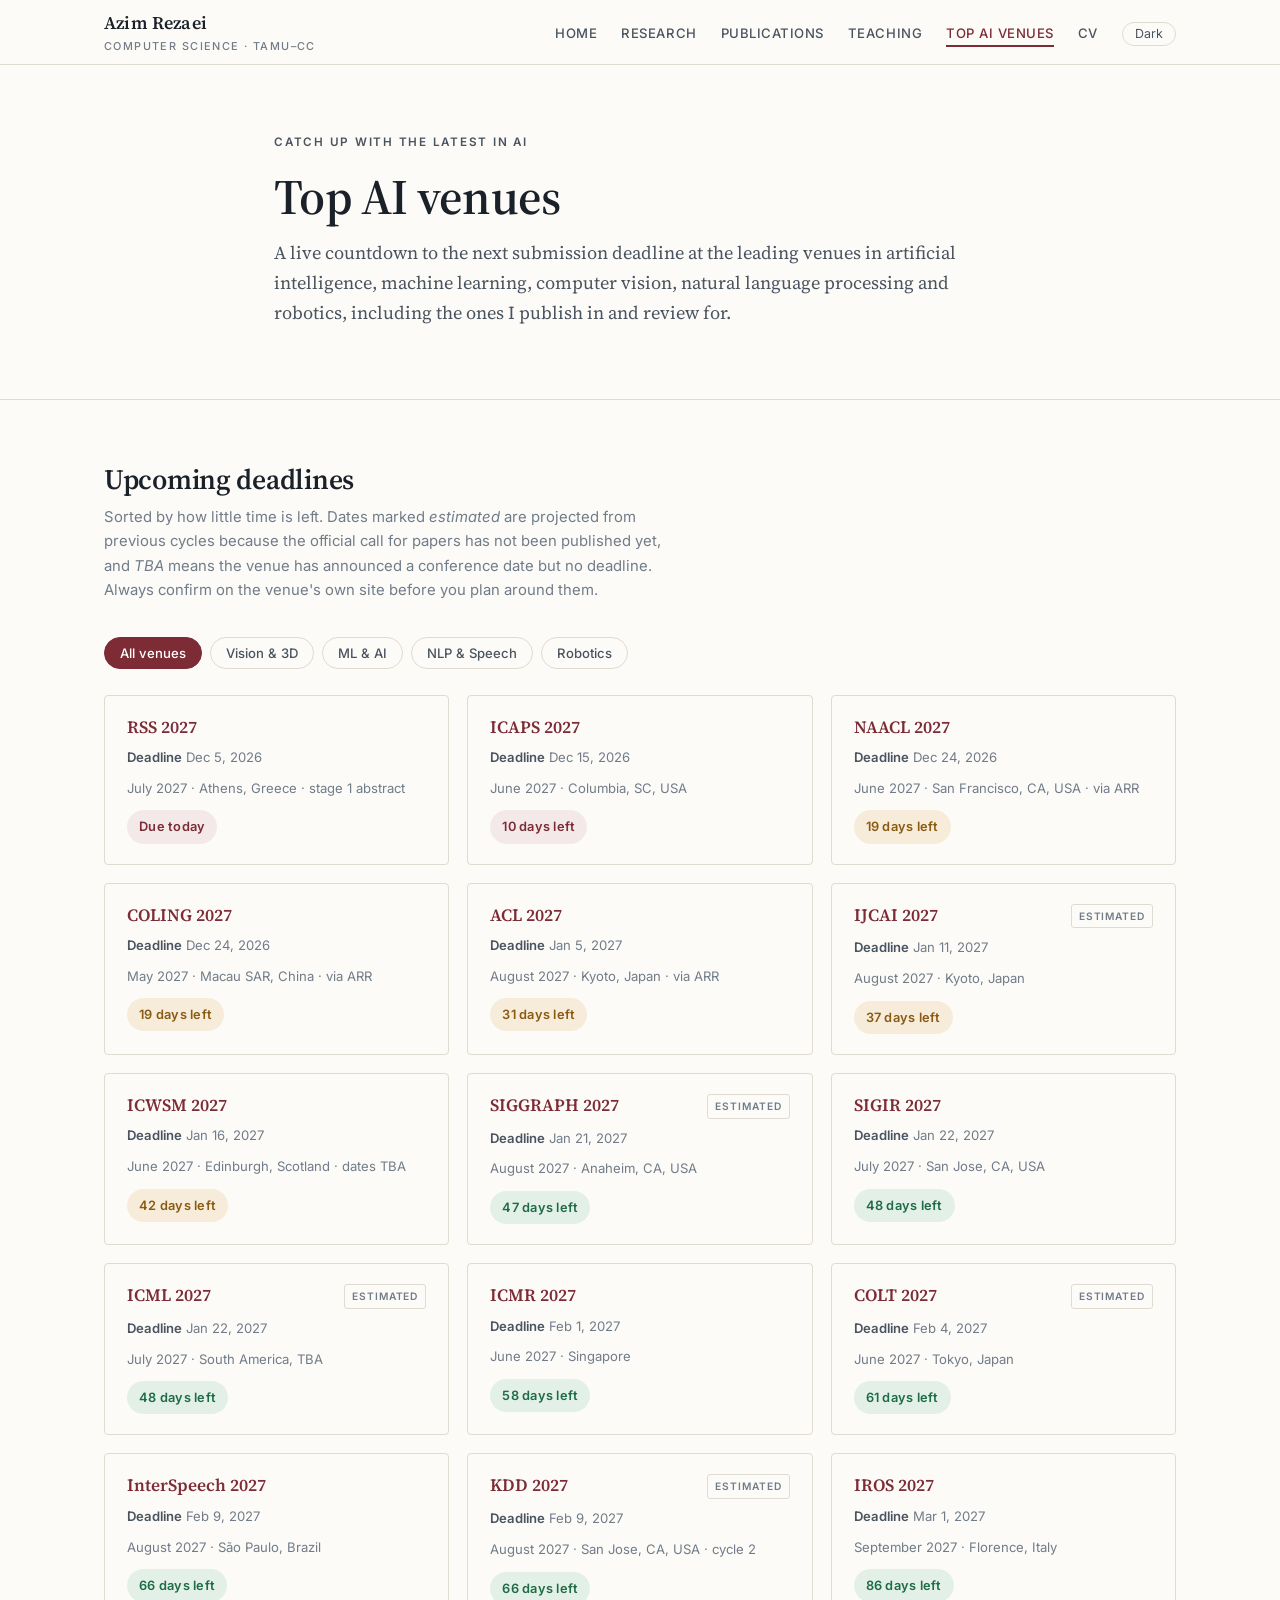
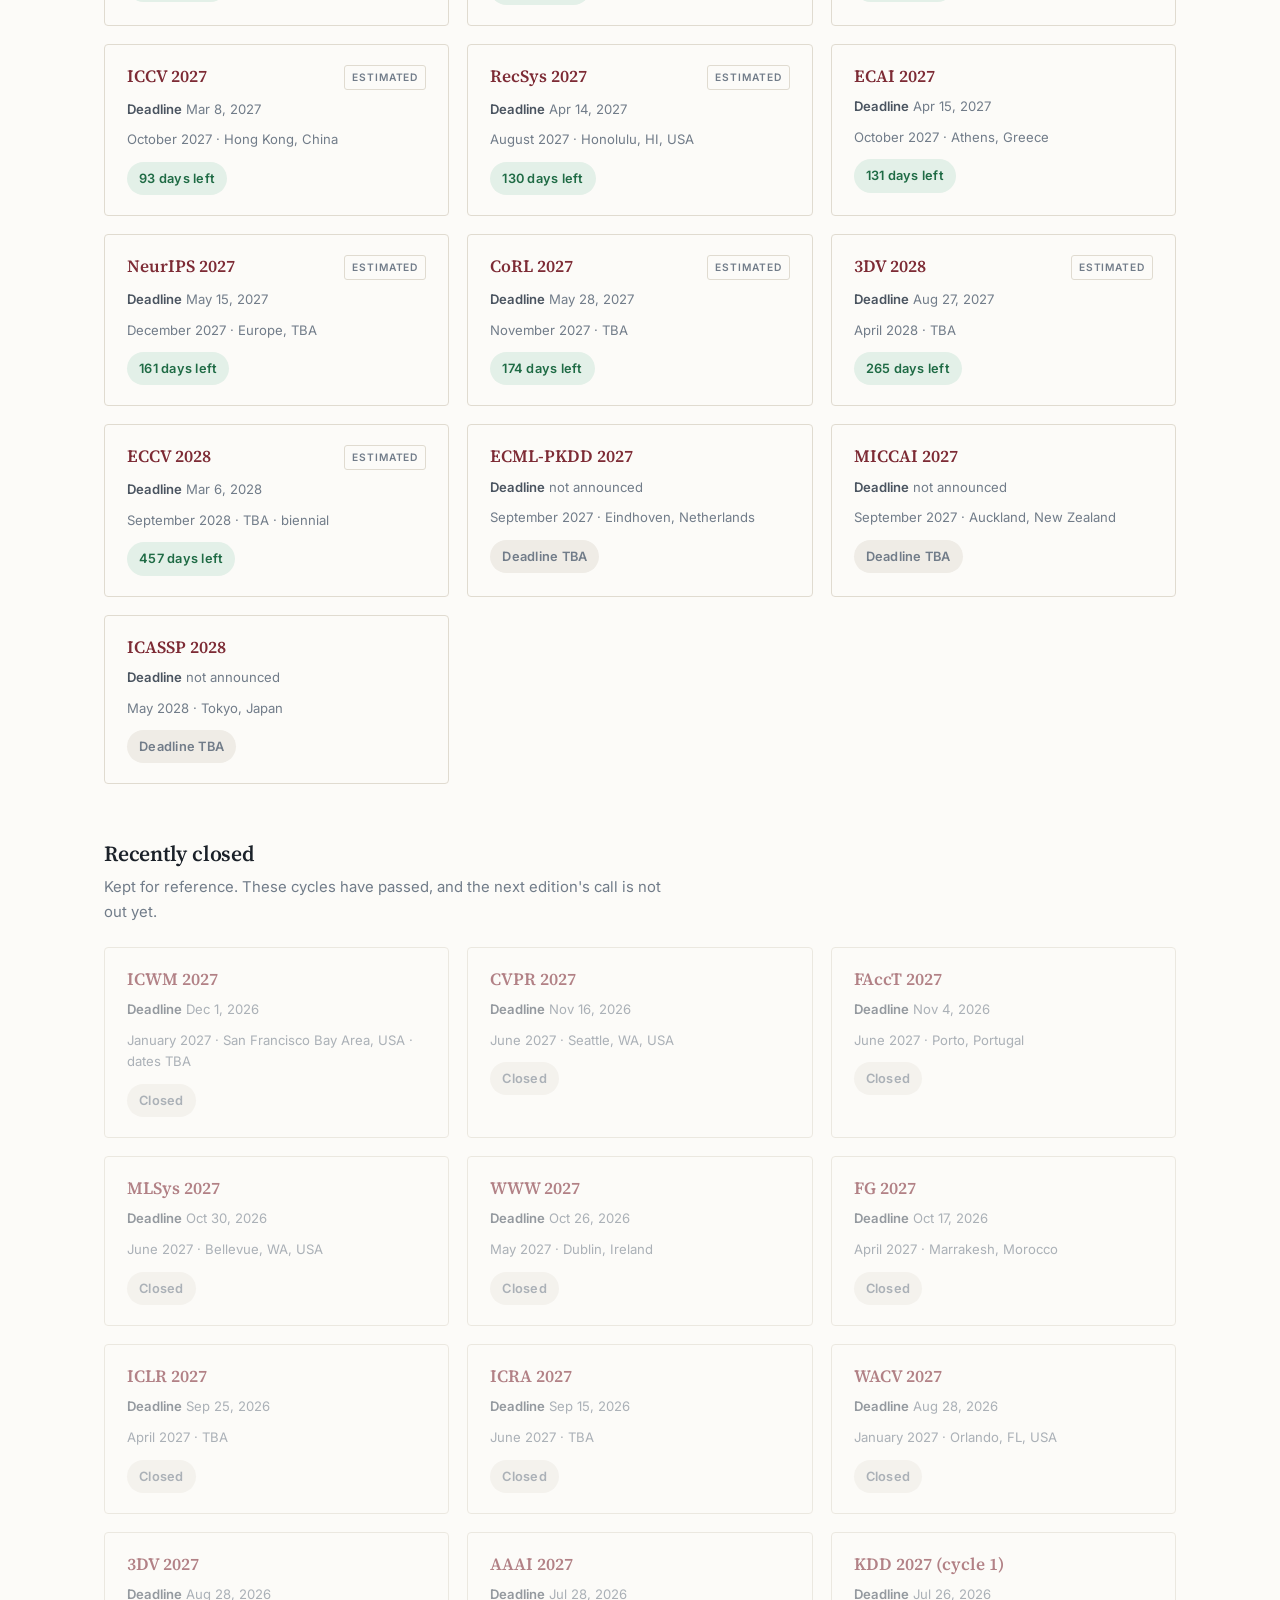
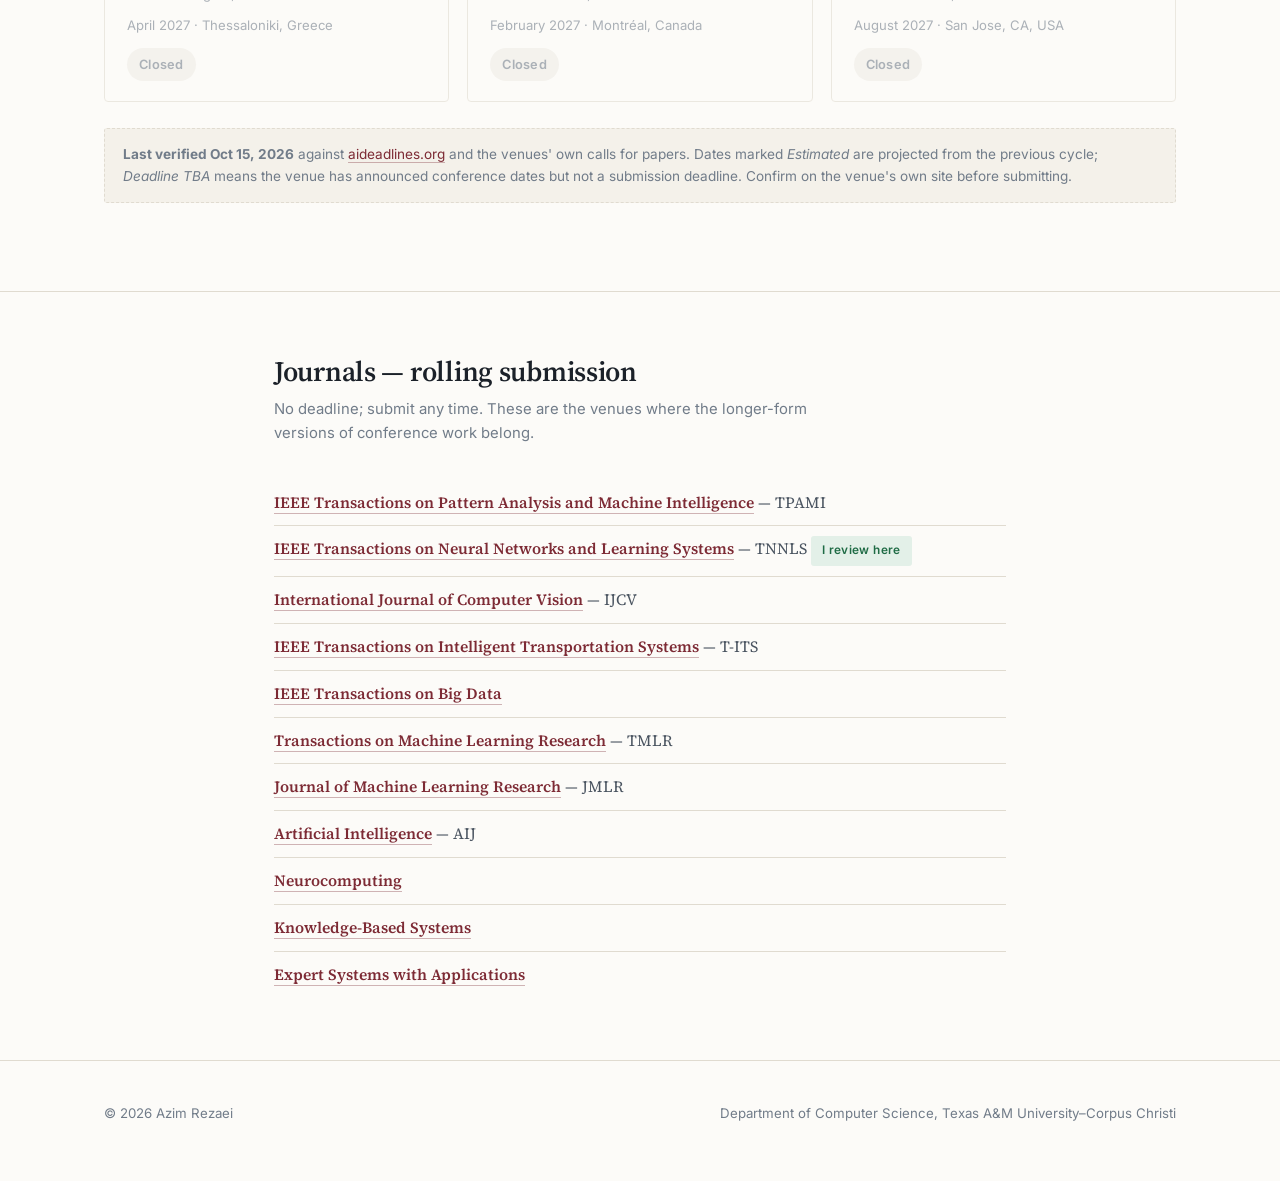
==== conferences.html @ 55c53522 "Initial commit: academic website Static site (HTML/CSS/JS, no build step) for faculty applications: " ====
<!doctype html>
<html lang="en">
<head>
<meta charset="utf-8">
<meta name="viewport" content="width=device-width,initial-scale=1">
<title>Top AI Venues — Azim Rezaei</title>
<meta name="description" content="A live countdown to submission deadlines at the leading AI, machine learning, computer vision, NLP and robotics conferences, plus rolling-submission journals.">
<link rel="preconnect" href="https://fonts.googleapis.com">
<link rel="preconnect" href="https://fonts.gstatic.com" crossorigin>
<link rel="stylesheet" href="https://fonts.googleapis.com/css2?family=Inter:wght@400;500;600&family=Source+Serif+4:ital,opsz,wght@0,8..60,400;0,8..60,600;1,8..60,400&display=swap">
<link rel="stylesheet" href="style.css">
<script>(function(){try{var t=localStorage.getItem('theme');if(t)document.documentElement.setAttribute('data-theme',t);}catch(e){}})();</script>
</head>
<body>

<header class="masthead">
  <div class="wrap">
    <a class="wordmark" href="index.html">Azim Rezaei<span>Computer Science · TAMU–CC</span></a>
    <nav>
      <ul>
        <li><a href="index.html">Home</a></li>
        <li><a href="research.html">Research</a></li>
        <li><a href="publications.html">Publications</a></li>
        <li><a href="teaching.html">Teaching</a></li>
        <li><a href="conferences.html" aria-current="page">Top AI Venues</a></li>
        <li><a href="cv.html">CV</a></li>
        <li><button class="theme-btn" id="themeBtn" type="button">Dark</button></li>
      </ul>
    </nav>
  </div>
</header>

<div class="hero">
  <div class="wrap narrow">
    <p class="eyebrow">Catch up with the latest in AI</p>
    <h1>Top AI venues</h1>
    <p class="lede">A live countdown to the next submission deadline at the leading venues in artificial intelligence, machine learning, computer vision, natural language processing and robotics, including the ones I publish in and review for.</p>
  </div>
</div>

<section>
  <div class="wrap">
    <div class="section-head">
      <h2>Upcoming deadlines</h2>
      <p>Sorted by how little time is left. Dates marked <em>estimated</em> are projected from previous cycles because the official call for papers has not been published yet, and <em>TBA</em> means the venue has announced a conference date but no deadline. Always confirm on the venue's own site before you plan around them.</p>
    </div>

    <div class="conf-filters" id="filters"></div>
    <div class="deadline-grid" id="upcoming"></div>

    <div class="section-head" style="margin:56px 0 22px">
      <h2 style="font-size:1.35rem">Recently closed</h2>
      <p>Kept for reference. These cycles have passed, and the next edition's call is not out yet.</p>
    </div>
    <div class="deadline-grid" id="closed"></div>

    <div class="note" id="verified"></div>
  </div>
</section>

<section>
  <div class="wrap narrow">
    <div class="section-head">
      <h2>Journals — rolling submission</h2>
      <p>No deadline; submit any time. These are the venues where the longer-form versions of conference work belong.</p>
    </div>
    <ul class="plain">
      <li><b><a href="https://www.computer.org/csdl/journal/tp">IEEE Transactions on Pattern Analysis and Machine Intelligence</a></b> — TPAMI</li>
      <li><b><a href="https://cis.ieee.org/publications/t-neural-networks-and-learning-systems">IEEE Transactions on Neural Networks and Learning Systems</a></b> — TNNLS <span class="chip badge">I review here</span></li>
      <li><b><a href="https://link.springer.com/journal/11263">International Journal of Computer Vision</a></b> — IJCV</li>
      <li><b><a href="https://ieee-itss.org/pub/t-its/">IEEE Transactions on Intelligent Transportation Systems</a></b> — T-ITS</li>
      <li><b><a href="https://www.computer.org/csdl/journal/bd">IEEE Transactions on Big Data</a></b></li>
      <li><b><a href="https://jmlr.org/tmlr/">Transactions on Machine Learning Research</a></b> — TMLR</li>
      <li><b><a href="https://www.jmlr.org/">Journal of Machine Learning Research</a></b> — JMLR</li>
      <li><b><a href="https://www.sciencedirect.com/journal/artificial-intelligence">Artificial Intelligence</a></b> — AIJ</li>
      <li><b><a href="https://www.sciencedirect.com/journal/neurocomputing">Neurocomputing</a></b></li>
      <li><b><a href="https://www.sciencedirect.com/journal/knowledge-based-systems">Knowledge-Based Systems</a></b></li>
      <li><b><a href="https://www.sciencedirect.com/journal/expert-systems-with-applications">Expert Systems with Applications</a></b></li>
    </ul>
  </div>
</section>

<footer>
  <div class="wrap">
    <span>© <span id="y"></span> Azim Rezaei</span>
    <span>Department of Computer Science, Texas A&amp;M University–Corpus Christi</span>
  </div>
</footer>

<script>
// Deadlines last verified 2026-10-15 against aideadlines.org and the venues' own sites.
//   confirmed: true  -> date taken from a published call for papers
//   confirmed: false -> projected from the previous cycle
//   due: null        -> venue announced conference dates but no deadline yet
var VERIFIED = "2026-10-15";

var VENUES = [
  // ---------- confirmed ----------
  { name: "FG 2027", cat: "vision", due: "2026-10-17", conf: "2027-04-26",
    where: "Marrakesh, Morocco", confirmed: true, url: "https://fg2027.ieee-biometrics.org/" },
  { name: "WWW 2027", cat: "ml", due: "2026-10-26", conf: "2027-05-10",
    where: "Dublin, Ireland", confirmed: true, url: "https://www2027.thewebconf.org/" },
  { name: "MLSys 2027", cat: "ml", due: "2026-10-30", conf: "2027-06-21",
    where: "Bellevue, WA, USA", confirmed: true, url: "https://mlsys.org/" },
  { name: "FAccT 2027", cat: "ml", due: "2026-11-04", conf: "2027-06-21",
    where: "Porto, Portugal", confirmed: true, url: "https://facctconference.org/" },
  { name: "CVPR 2027", cat: "vision", due: "2026-11-16", conf: "2027-06-20",
    where: "Seattle, WA, USA", confirmed: true,
    url: "https://cvpr.thecvf.com/Conferences/2027/CallForPapers" },
  { name: "ICWM 2027", cat: "vision", due: "2026-12-01", conf: "2027-01-01",
    where: "San Francisco Bay Area, USA · dates TBA", confirmed: true,
    url: "https://worldmodelconference.org/" },
  { name: "RSS 2027", cat: "robotics", due: "2026-12-05", conf: "2027-07-06",
    where: "Athens, Greece · stage 1 abstract", confirmed: true,
    url: "https://roboticsconference.org/" },
  { name: "ICAPS 2027", cat: "ml", due: "2026-12-15", conf: "2027-06-27",
    where: "Columbia, SC, USA", confirmed: true, url: "https://www.icaps-conference.org/" },
  { name: "NAACL 2027", cat: "nlp", due: "2026-12-24", conf: "2027-06-01",
    where: "San Francisco, CA, USA · via ARR", confirmed: true, url: "https://naacl.org/" },
  { name: "COLING 2027", cat: "nlp", due: "2026-12-24", conf: "2027-05-09",
    where: "Macau SAR, China · via ARR", confirmed: true, url: "https://lrec-coling-2027.org/" },
  { name: "ACL 2027", cat: "nlp", due: "2027-01-05", conf: "2027-08-17",
    where: "Kyoto, Japan · via ARR", confirmed: true, url: "https://www.aclweb.org/" },
  { name: "ICWSM 2027", cat: "ml", due: "2027-01-16", conf: "2027-06-01",
    where: "Edinburgh, Scotland · dates TBA", confirmed: true, url: "https://www.icwsm.org/" },
  { name: "SIGIR 2027", cat: "ml", due: "2027-01-22", conf: "2027-07-18",
    where: "San Jose, CA, USA", confirmed: true, url: "https://sigir.org/" },
  { name: "ICMR 2027", cat: "vision", due: "2027-02-01", conf: "2027-06-07",
    where: "Singapore", confirmed: true, url: "https://www.sigmm.org/conferences/icmr" },
  { name: "InterSpeech 2027", cat: "nlp", due: "2027-02-09", conf: "2027-08-29",
    where: "São Paulo, Brazil", confirmed: true, url: "https://www.isca-speech.org/" },
  { name: "IROS 2027", cat: "robotics", due: "2027-03-01", conf: "2027-09-26",
    where: "Florence, Italy", confirmed: true,
    url: "https://www.ieee-ras.org/conferences-workshops/financially-co-sponsored/iros" },
  { name: "ECAI 2027", cat: "ml", due: "2027-04-15", conf: "2027-10-02",
    where: "Athens, Greece", confirmed: true, url: "https://www.eurai.org/activities/ECAI_conferences" },

  // ---------- projected from previous cycles ----------
  { name: "IJCAI 2027", cat: "ml", due: "2027-01-11", conf: "2027-08-07",
    where: "Kyoto, Japan", confirmed: false, url: "https://www.ijcai.org/" },
  { name: "SIGGRAPH 2027", cat: "vision", due: "2027-01-21", conf: "2027-08-08",
    where: "Anaheim, CA, USA", confirmed: false, url: "https://www.siggraph.org/" },
  { name: "ICML 2027", cat: "ml", due: "2027-01-22", conf: "2027-07-04",
    where: "South America, TBA", confirmed: false, url: "https://icml.cc/" },
  { name: "COLT 2027", cat: "ml", due: "2027-02-04", conf: "2027-06-28",
    where: "Tokyo, Japan", confirmed: false, url: "https://learningtheory.org/" },
  { name: "KDD 2027", cat: "ml", due: "2027-02-09", conf: "2027-08-09",
    where: "San Jose, CA, USA · cycle 2", confirmed: false, url: "https://kdd.org/" },
  { name: "ICCV 2027", cat: "vision", due: "2027-03-08", conf: "2027-10-02",
    where: "Hong Kong, China", confirmed: false, url: "https://iccv.thecvf.com/" },
  { name: "RecSys 2027", cat: "ml", due: "2027-04-14", conf: "2027-08-23",
    where: "Honolulu, HI, USA", confirmed: false, url: "https://recsys.acm.org/" },
  { name: "NeurIPS 2027", cat: "ml", due: "2027-05-15", conf: "2027-12-01",
    where: "Europe, TBA", confirmed: false, url: "https://neurips.cc/" },
  { name: "CoRL 2027", cat: "robotics", due: "2027-05-28", conf: "2027-11-01",
    where: "TBA", confirmed: false, url: "https://www.corl.org/" },
  { name: "3DV 2028", cat: "vision", due: "2027-08-27", conf: "2028-04-01",
    where: "TBA", confirmed: false, url: "https://3dvconf.github.io/" },
  { name: "ECCV 2028", cat: "vision", due: "2028-03-06", conf: "2028-09-01",
    where: "TBA · biennial", confirmed: false, url: "https://eccv.ecva.net/" },

  // ---------- conference announced, deadline not yet set ----------
  { name: "ECML-PKDD 2027", cat: "ml", due: null, conf: "2027-09-20",
    where: "Eindhoven, Netherlands", confirmed: true, url: "https://ecmlpkdd.org/" },
  { name: "MICCAI 2027", cat: "vision", due: null, conf: "2027-09-26",
    where: "Auckland, New Zealand", confirmed: true, url: "http://www.miccai.org/" },
  { name: "ICASSP 2028", cat: "nlp", due: null, conf: "2028-05-28",
    where: "Tokyo, Japan", confirmed: true, url: "https://signalprocessingsociety.org/" },

  // ---------- closed cycles, kept for reference ----------
  { name: "KDD 2027 (cycle 1)", cat: "ml", due: "2026-07-26", conf: "2027-08-09",
    where: "San Jose, CA, USA", confirmed: true, url: "https://kdd.org/" },
  { name: "AAAI 2027", cat: "ml", due: "2026-07-28", conf: "2027-02-01",
    where: "Montréal, Canada", confirmed: true, url: "https://aaai.org/conference/aaai/" },
  { name: "WACV 2027", cat: "vision", due: "2026-08-28", conf: "2027-01-04",
    where: "Orlando, FL, USA", confirmed: true,
    url: "https://wacv.thecvf.com/Conferences/2027/Dates" },
  { name: "3DV 2027", cat: "vision", due: "2026-08-28", conf: "2027-04-06",
    where: "Thessaloniki, Greece", confirmed: true, url: "https://3dvconf.github.io/2027/" },
  { name: "ICRA 2027", cat: "robotics", due: "2026-09-15", conf: "2027-06-01",
    where: "TBA", confirmed: true,
    url: "https://www.ieee-ras.org/conferences-workshops/fully-sponsored/icra" },
  { name: "ICLR 2027", cat: "ml", due: "2026-09-25", conf: "2027-04-26",
    where: "TBA", confirmed: true, url: "https://iclr.cc/" }
];

var FILTERS = [
  { id: "all",      label: "All venues" },
  { id: "vision",   label: "Vision & 3D" },
  { id: "ml",       label: "ML & AI" },
  { id: "nlp",      label: "NLP & Speech" },
  { id: "robotics", label: "Robotics" }
];

var active = "all";

function parseDay(s) {
  var p = s.split("-");
  return new Date(Date.UTC(+p[0], +p[1] - 1, +p[2]));
}

function daysUntil(s) {
  var now = new Date();
  var today = Date.UTC(now.getUTCFullYear(), now.getUTCMonth(), now.getUTCDate());
  return Math.round((parseDay(s).getTime() - today) / 86400000);
}

function fmt(s) {
  return parseDay(s).toLocaleDateString("en-US",
    { year: "numeric", month: "short", day: "numeric", timeZone: "UTC" });
}

function fmtMonth(s) {
  return parseDay(s).toLocaleDateString("en-US",
    { year: "numeric", month: "long", timeZone: "UTC" });
}

function countdown(days) {
  if (days === null) return { cls: "past", text: "Deadline TBA" };
  if (days < 0)      return { cls: "past", text: "Closed" };
  if (days === 0)    return { cls: "soon", text: "Due today" };
  if (days === 1)    return { cls: "soon", text: "1 day left" };
  if (days <= 14)    return { cls: "soon", text: days + " days left" };
  if (days <= 45)    return { cls: "near", text: days + " days left" };
  return { cls: "open", text: days + " days left" };
}

function card(v) {
  var days = v.due === null ? null : daysUntil(v.due);
  var c = countdown(days);
  var flag = v.confirmed ? "" : '<span class="conf-flag">Estimated</span>';
  return '<article class="conf-card' + (days !== null && days < 0 ? ' closed' : '') + '">' +
    '<div class="conf-top">' +
      '<h3><a href="' + v.url + '" target="_blank" rel="noopener noreferrer">' + v.name + '</a></h3>' +
      flag +
    '</div>' +
    '<p class="conf-dates"><b>Deadline</b> ' + (v.due === null ? "not announced" : fmt(v.due)) + '</p>' +
    '<p class="conf-dates">' + fmtMonth(v.conf) + ' · ' + v.where + '</p>' +
    '<span class="countdown ' + c.cls + '">' + c.text + '</span>' +
    '</article>';
}

function render() {
  var pool = VENUES.filter(function (v) { return active === "all" || v.cat === active; });

  var dated = pool.filter(function (v) { return v.due !== null && daysUntil(v.due) >= 0; })
                  .sort(function (a, b) { return parseDay(a.due) - parseDay(b.due); });
  var tba   = pool.filter(function (v) { return v.due === null; })
                  .sort(function (a, b) { return parseDay(a.conf) - parseDay(b.conf); });
  var closed = pool.filter(function (v) { return v.due !== null && daysUntil(v.due) < 0; })
                   .sort(function (a, b) { return parseDay(b.due) - parseDay(a.due); });

  var upcoming = dated.concat(tba);

  document.getElementById("upcoming").innerHTML =
    upcoming.length ? upcoming.map(card).join("")
                    : '<p class="conf-dates">No open deadlines in this category.</p>';
  document.getElementById("closed").innerHTML =
    closed.length ? closed.map(card).join("")
                  : '<p class="conf-dates">Nothing closed in this category.</p>';
}

function renderFilters() {
  document.getElementById("filters").innerHTML = FILTERS.map(function (f) {
    return '<button class="filter-btn" type="button" data-id="' + f.id + '" aria-pressed="' +
      (f.id === active) + '">' + f.label + '</button>';
  }).join("");
}

document.getElementById("filters").addEventListener("click", function (e) {
  var btn = e.target.closest("button[data-id]");
  if (!btn) return;
  active = btn.getAttribute("data-id");
  renderFilters();
  render();
});

document.getElementById("verified").innerHTML =
  "<strong>Last verified " + fmt(VERIFIED) + "</strong> against " +
  '<a href="https://aideadlines.org/" target="_blank" rel="noopener noreferrer">aideadlines.org</a>' +
  " and the venues' own calls for papers. Dates marked <em>Estimated</em> are projected from " +
  "the previous cycle; <em>Deadline TBA</em> means the venue has announced conference dates " +
  "but not a submission deadline. Confirm on the venue's own site before submitting.";

renderFilters();
render();
setInterval(render, 60 * 60 * 1000);
</script>
<script src="site.js"></script>
</body>
</html>
---- style.css ----
/* Azim Rezaei — academic site
   Palette: ink on paper, muted maroon accent. Light + dark. */

:root {
  --paper:        #fcfbf8;
  --paper-2:      #f4f1ea;
  --rule:         #e0dbd0;
  --ink:          #1b2129;
  --ink-2:        #4a5460;
  --ink-3:        #717c89;
  --accent:       #7d2b35;
  --accent-soft:  #f3e9e9;
  --link:         #7d2b35;
  --btn-on-accent:#ffffff;
  --good:         #1f6b45;
  --good-soft:    #e3f0e8;
  --warn:         #8a5a12;
  --warn-soft:    #f6ecd9;
  --muted-soft:   #efece6;
  --max:          1120px;
  --serif:  "Source Serif 4", "Iowan Old Style", "Palatino Linotype", Palatino, Georgia, serif;
  --sans:   "Inter", -apple-system, BlinkMacSystemFont, "Segoe UI", Roboto, Helvetica, Arial, sans-serif;
}

@media (prefers-color-scheme: dark) {
  :root:not([data-theme="light"]) {
    --paper:       #14181d;
    --paper-2:     #1b2026;
    --rule:        #2c333b;
    --ink:         #e8e6e1;
    --ink-2:       #b2b8bf;
    --ink-3:       #888f98;
    --accent:      #d98f98;
    --accent-soft: #2a1f22;
    --link:        #d98f98;
    --btn-on-accent:#14181d;
    --good:        #78c79b;
    --good-soft:   #16271e;
    --warn:        #d9b276;
    --warn-soft:   #2a2318;
    --muted-soft:  #212830;
  }
}

:root[data-theme="dark"] {
  --paper:       #14181d;
  --paper-2:     #1b2026;
  --rule:        #2c333b;
  --ink:         #e8e6e1;
  --ink-2:       #b2b8bf;
  --ink-3:       #888f98;
  --accent:      #d98f98;
  --accent-soft: #2a1f22;
  --link:        #d98f98;
  --btn-on-accent:#14181d;
  --good:        #78c79b;
  --good-soft:   #16271e;
  --warn:        #d9b276;
  --warn-soft:   #2a2318;
  --muted-soft:  #212830;
}

* { box-sizing: border-box; }

html { scroll-behavior: smooth; scroll-padding-top: 80px; }

body {
  margin: 0;
  background: var(--paper);
  color: var(--ink);
  font-family: var(--serif);
  font-size: 17px;
  line-height: 1.65;
  -webkit-font-smoothing: antialiased;
  text-rendering: optimizeLegibility;
}

.wrap { max-width: var(--max); margin: 0 auto; padding: 0 24px; }
.narrow { max-width: 780px; }

a {
  color: var(--link);
  text-decoration: none;
  border-bottom: 1px solid color-mix(in srgb, var(--link) 35%, transparent);
}
a:hover { border-bottom-color: var(--link); }

h1, h2, h3, h4 { font-family: var(--serif); font-weight: 600; line-height: 1.25; color: var(--ink); }

/* ---------- masthead ---------- */
.masthead {
  position: sticky; top: 0; z-index: 50;
  background: color-mix(in srgb, var(--paper) 92%, transparent);
  backdrop-filter: saturate(180%) blur(12px);
  border-bottom: 1px solid var(--rule);
}
.masthead .wrap {
  display: flex; align-items: center; justify-content: space-between;
  gap: 20px; min-height: 64px; flex-wrap: wrap;
}
.wordmark {
  font-family: var(--serif); font-size: 1.12rem; font-weight: 600;
  letter-spacing: .01em; border: 0; color: var(--ink);
}
.wordmark span {
  display: block; font-family: var(--sans); font-size: .68rem; font-weight: 500;
  letter-spacing: .13em; text-transform: uppercase; color: var(--ink-3); margin-top: 1px;
}

.masthead nav ul {
  display: flex; gap: 24px; list-style: none; margin: 0; padding: 0;
  flex-wrap: wrap; align-items: center;
}
.masthead nav a {
  font-family: var(--sans); font-size: .82rem; font-weight: 500;
  letter-spacing: .04em; text-transform: uppercase;
  color: var(--ink-2); border: 0; padding: 4px 0;
  border-bottom: 2px solid transparent;
}
.masthead nav a:hover,
.masthead nav a[aria-current="page"] { color: var(--accent); border-bottom-color: var(--accent); }

.theme-btn {
  font-family: var(--sans); font-size: .78rem; cursor: pointer;
  background: none; border: 1px solid var(--rule); color: var(--ink-2);
  border-radius: 999px; padding: 5px 12px; line-height: 1;
}
.theme-btn:hover { border-color: var(--accent); color: var(--accent); }

/* ---------- hero ---------- */
.hero { padding: 68px 0 52px; border-bottom: 1px solid var(--rule); }
.hero-grid { display: grid; grid-template-columns: 240px 1fr; gap: 56px; align-items: start; }

.portrait {
  width: 240px; height: 240px; object-fit: cover;
  border-radius: 3px; display: block;
  background: #fff;
  border: 1px solid var(--rule);
}
.sidecard { font-family: var(--sans); font-size: .88rem; color: var(--ink-2); margin-top: 22px; }
.sidecard div { padding: 8px 0; border-bottom: 1px solid var(--rule); }
.sidecard div:last-child { border-bottom: 0; }
.sidecard b {
  font-weight: 600; display: block; font-size: .68rem;
  letter-spacing: .1em; text-transform: uppercase; color: var(--ink-3); margin-bottom: 2px;
}

.eyebrow {
  font-family: var(--sans); font-size: .73rem; font-weight: 600;
  letter-spacing: .15em; text-transform: uppercase; color: var(--accent); margin: 0 0 14px;
}
.hero h1 { font-size: clamp(2.3rem, 5vw, 3.1rem); margin: 0 0 10px; letter-spacing: -.015em; }
.title-line { font-family: var(--sans); font-size: 1rem; color: var(--ink-2); margin: 0 0 26px; }
.lede { font-size: 1.14rem; color: var(--ink); margin: 0 0 18px; }
.hero p { color: var(--ink-2); }

/* ---------- buttons ---------- */
.btns { display: flex; flex-wrap: wrap; gap: 10px; margin-top: 28px; }
.btn {
  font-family: var(--sans); font-size: .85rem; font-weight: 500;
  padding: 9px 17px; border: 1px solid var(--rule); border-radius: 3px;
  color: var(--ink-2); background: transparent; display: inline-block;
}
.btn:hover { border-color: var(--accent); color: var(--accent); }
.btn.primary { background: var(--accent); border-color: var(--accent); color: var(--btn-on-accent); }
.btn.primary:hover { opacity: .88; color: var(--btn-on-accent); }

/* ---------- sections ---------- */
section { padding: 62px 0; border-bottom: 1px solid var(--rule); }
section:last-of-type { border-bottom: 0; }
.section-head { margin-bottom: 34px; }
.section-head h2 { font-size: 1.75rem; margin: 0 0 8px; letter-spacing: -.01em; }
.section-head p { font-family: var(--sans); font-size: .93rem; color: var(--ink-3); margin: 0; max-width: 64ch; }
h2 .num {
  font-family: var(--sans); font-size: .76rem; font-weight: 600; color: var(--accent);
  letter-spacing: .1em; vertical-align: super; margin-right: 10px;
}

/* ---------- research thrusts ---------- */
.thrusts {
  display: grid; grid-template-columns: repeat(3, 1fr); gap: 1px; background: var(--rule);
  border: 1px solid var(--rule); border-radius: 3px; overflow: hidden;
}
.thrust { background: var(--paper); padding: 28px 24px; }
.thrust .tag {
  font-family: var(--sans); font-size: .68rem; font-weight: 600; letter-spacing: .12em;
  text-transform: uppercase; color: var(--accent); display: block; margin-bottom: 10px;
}
.thrust h3 { font-size: 1.15rem; margin: 0 0 10px; }
.thrust p { font-size: .97rem; color: var(--ink-2); margin: 0 0 12px; }
.thrust .evidence { font-family: var(--sans); font-size: .8rem; color: var(--ink-3); margin: 0; }

/* ---------- publications ---------- */
.pub-list { list-style: none; margin: 0; padding: 0; }
.pub {
  display: grid; grid-template-columns: 92px 1fr; gap: 28px;
  padding: 26px 0; border-top: 1px solid var(--rule);
}
.pub-list .pub:last-child { border-bottom: 1px solid var(--rule); }
.pub-year {
  font-family: var(--sans); font-size: .82rem; font-weight: 600; color: var(--ink-3);
  letter-spacing: .06em; padding-top: 3px;
}
.pub-body h3 { font-size: 1.1rem; margin: 0 0 7px; line-height: 1.4; }
.authors { font-family: var(--sans); font-size: .88rem; color: var(--ink-2); margin: 0 0 7px; }
.authors .me { color: var(--ink); font-weight: 600; border-bottom: 1.5px solid var(--accent); }
.venue { font-family: var(--sans); font-size: .86rem; color: var(--ink-3); margin: 0; font-style: italic; }
.abstract { font-size: .97rem; color: var(--ink-2); margin: 12px 0 0; }
.pub-links { display: flex; gap: 8px; flex-wrap: wrap; margin-top: 13px; }
.chip {
  font-family: var(--sans); font-size: .74rem; font-weight: 500; letter-spacing: .03em;
  padding: 4px 10px; border-radius: 3px; border: 1px solid var(--rule); color: var(--ink-2);
  display: inline-block;
}
a.chip:hover { border-color: var(--accent); color: var(--accent); }
.chip.badge { background: var(--good-soft); border-color: transparent; color: var(--good); font-weight: 600; }

/* Review status reads as a live state, so give it weight rather than italics. */
.chip.status {
  background: var(--warn-soft); border-color: transparent; color: var(--warn);
  font-weight: 600; letter-spacing: .05em; text-transform: uppercase; font-size: .7rem;
  padding: 5px 11px; display: inline-flex; align-items: center; gap: 7px;
}
.chip.status::before {
  content: ""; width: 6px; height: 6px; border-radius: 50%;
  background: var(--warn); flex: none;
}

/* Same signal in the left-hand year column. */
.pub-year .status-year {
  display: inline-block; background: var(--warn-soft); color: var(--warn);
  font-weight: 600; border-radius: 3px; padding: 3px 8px; letter-spacing: .04em;
}

/* ---------- availability pill ---------- */
.availability {
  display: inline-flex; align-items: center; gap: 9px;
  font-family: var(--sans); font-size: .78rem; font-weight: 600;
  letter-spacing: .06em; text-transform: uppercase;
  color: var(--good); background: var(--good-soft);
  border-radius: 999px; padding: 7px 16px; margin: 0 0 20px;
}
.availability::before {
  content: ""; width: 8px; height: 8px; border-radius: 50%;
  background: var(--good); flex: none;
}

/* ---------- conference deadline cards ---------- */
.deadline-grid {
  display: grid; grid-template-columns: repeat(auto-fill, minmax(268px, 1fr)); gap: 18px;
}
.conf-card {
  border: 1px solid var(--rule); border-radius: 4px; padding: 20px 22px;
  background: var(--paper); display: flex; flex-direction: column; gap: 9px;
}
.conf-card.closed { opacity: .58; }
.conf-top { display: flex; align-items: flex-start; justify-content: space-between; gap: 12px; }
.conf-card h3 { font-size: 1.08rem; margin: 0; line-height: 1.3; }
.conf-card h3 a { border-bottom-color: transparent; }
.conf-card h3 a:hover { border-bottom-color: var(--link); }
.conf-dates { font-family: var(--sans); font-size: .82rem; color: var(--ink-3); margin: 0; }
.conf-dates b { color: var(--ink-2); font-weight: 600; }
.countdown {
  font-family: var(--sans); font-size: .8rem; font-weight: 600; letter-spacing: .02em;
  padding: 6px 12px; border-radius: 999px; align-self: flex-start; margin-top: 2px;
}
.countdown.soon { background: var(--accent-soft); color: var(--accent); }
.countdown.near { background: var(--warn-soft); color: var(--warn); }
.countdown.open { background: var(--good-soft); color: var(--good); }
.countdown.past { background: var(--muted-soft); color: var(--ink-3); }
.conf-flag {
  font-family: var(--sans); font-size: .64rem; font-weight: 600; letter-spacing: .09em;
  text-transform: uppercase; color: var(--ink-3); border: 1px solid var(--rule);
  border-radius: 3px; padding: 3px 7px; flex: none; white-space: nowrap;
}
.conf-filters { display: flex; flex-wrap: wrap; gap: 8px; margin-bottom: 26px; }
.filter-btn {
  font-family: var(--sans); font-size: .82rem; font-weight: 500; cursor: pointer;
  padding: 7px 15px; border: 1px solid var(--rule); border-radius: 999px;
  background: transparent; color: var(--ink-2);
}
.filter-btn:hover { border-color: var(--accent); color: var(--accent); }
.filter-btn[aria-pressed="true"] { background: var(--accent); border-color: var(--accent); color: var(--btn-on-accent); }

/* ---------- generic prose ---------- */
.prose h3 { font-size: 1.22rem; margin: 38px 0 12px; }
.prose h4 {
  font-family: var(--sans); font-size: .76rem; font-weight: 600; letter-spacing: .12em;
  text-transform: uppercase; color: var(--accent); margin: 30px 0 10px;
}
.prose p { margin: 0 0 16px; color: var(--ink-2); }
.prose p.first { color: var(--ink); font-size: 1.1rem; }
.prose ul { margin: 0 0 18px; padding-left: 20px; color: var(--ink-2); }
.prose li { margin-bottom: 9px; }
.prose strong { color: var(--ink); font-weight: 600; }

.pull {
  border-left: 3px solid var(--accent); padding: 4px 0 4px 22px; margin: 28px 0;
  font-size: 1.1rem; color: var(--ink); font-style: italic;
}

/* ---------- entries (teaching / experience / awards) ---------- */
.entries { list-style: none; margin: 0; padding: 0; }
.entry { display: grid; grid-template-columns: 210px 1fr; gap: 28px; padding: 22px 0; border-top: 1px solid var(--rule); }
.entries .entry:last-child { border-bottom: 1px solid var(--rule); }
.entry-meta { font-family: var(--sans); font-size: .82rem; color: var(--ink-3); }
.entry-meta b { display: block; color: var(--ink-2); font-weight: 600; }
.entry h3 { font-size: 1.08rem; margin: 0 0 6px; }
.entry p { margin: 0; color: var(--ink-2); font-size: .97rem; }
.entry ul { margin: 9px 0 0; padding-left: 19px; color: var(--ink-2); font-size: .97rem; }
.entry li { margin-bottom: 6px; }

/* ---------- misc ---------- */
.cols { display: grid; grid-template-columns: 1fr 1fr; gap: 48px; }
.plain { list-style: none; margin: 0; padding: 0; }
.plain li { padding: 10px 0; border-bottom: 1px solid var(--rule); color: var(--ink-2); font-size: .98rem; }
.plain li:last-child { border-bottom: 0; }
.plain b { color: var(--ink); font-weight: 600; }

.note {
  font-family: var(--sans); font-size: .85rem; color: var(--ink-3);
  background: var(--paper-2); border: 1px dashed var(--rule); border-radius: 3px;
  padding: 14px 18px; margin: 26px 0;
}

footer { padding: 42px 0 56px; border-top: 1px solid var(--rule); }
footer .wrap {
  display: flex; justify-content: space-between; gap: 18px; flex-wrap: wrap;
  font-family: var(--sans); font-size: .83rem; color: var(--ink-3);
}
footer a { color: var(--ink-3); }

/* ---------- responsive ---------- */
@media (max-width: 900px) {
  .hero-grid { grid-template-columns: 1fr; gap: 30px; }
  .portrait { width: 150px; height: 150px; }
  .thrusts { grid-template-columns: 1fr; }
  .cols { grid-template-columns: 1fr; gap: 34px; }
}

@media (max-width: 640px) {
  body { font-size: 16.5px; }
  html { scroll-padding-top: 20px; }
  .wrap { padding: 0 16px; }
  .hero { padding: 36px 0 32px; }
  section { padding: 44px 0; }
  .pub, .entry { grid-template-columns: 1fr; gap: 8px; }

  /* A two-row nav that sticks would swallow half the screen on a phone. */
  .masthead { position: static; }
  .masthead .wrap {
    min-height: 0; padding-top: 14px; padding-bottom: 14px;
    align-items: flex-start; gap: 12px;
  }
  .wordmark { font-size: 1.02rem; }
  .wordmark span { display: none; }
  .masthead nav { width: 100%; }
  .masthead nav ul { gap: 14px 18px; }
  .masthead nav a { font-size: .76rem; }
  .theme-btn { font-size: .72rem; padding: 4px 10px; }
}
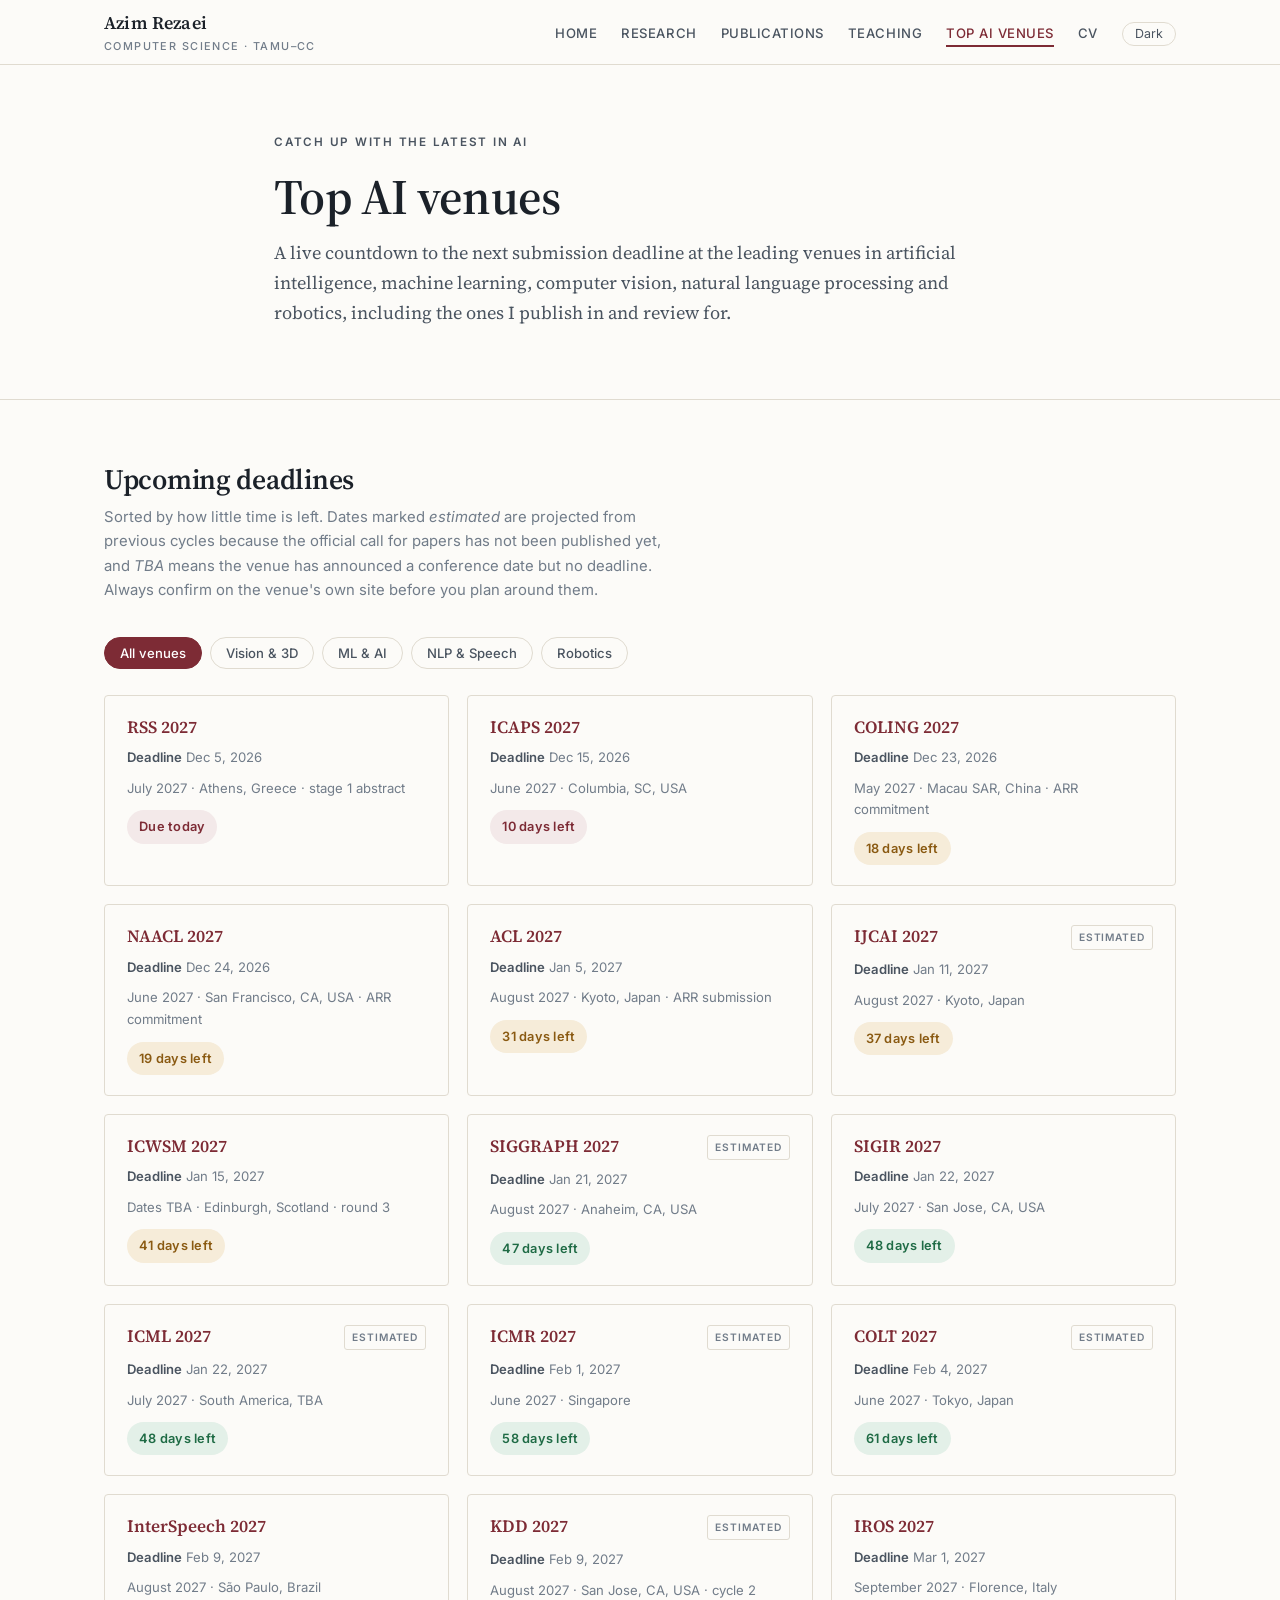
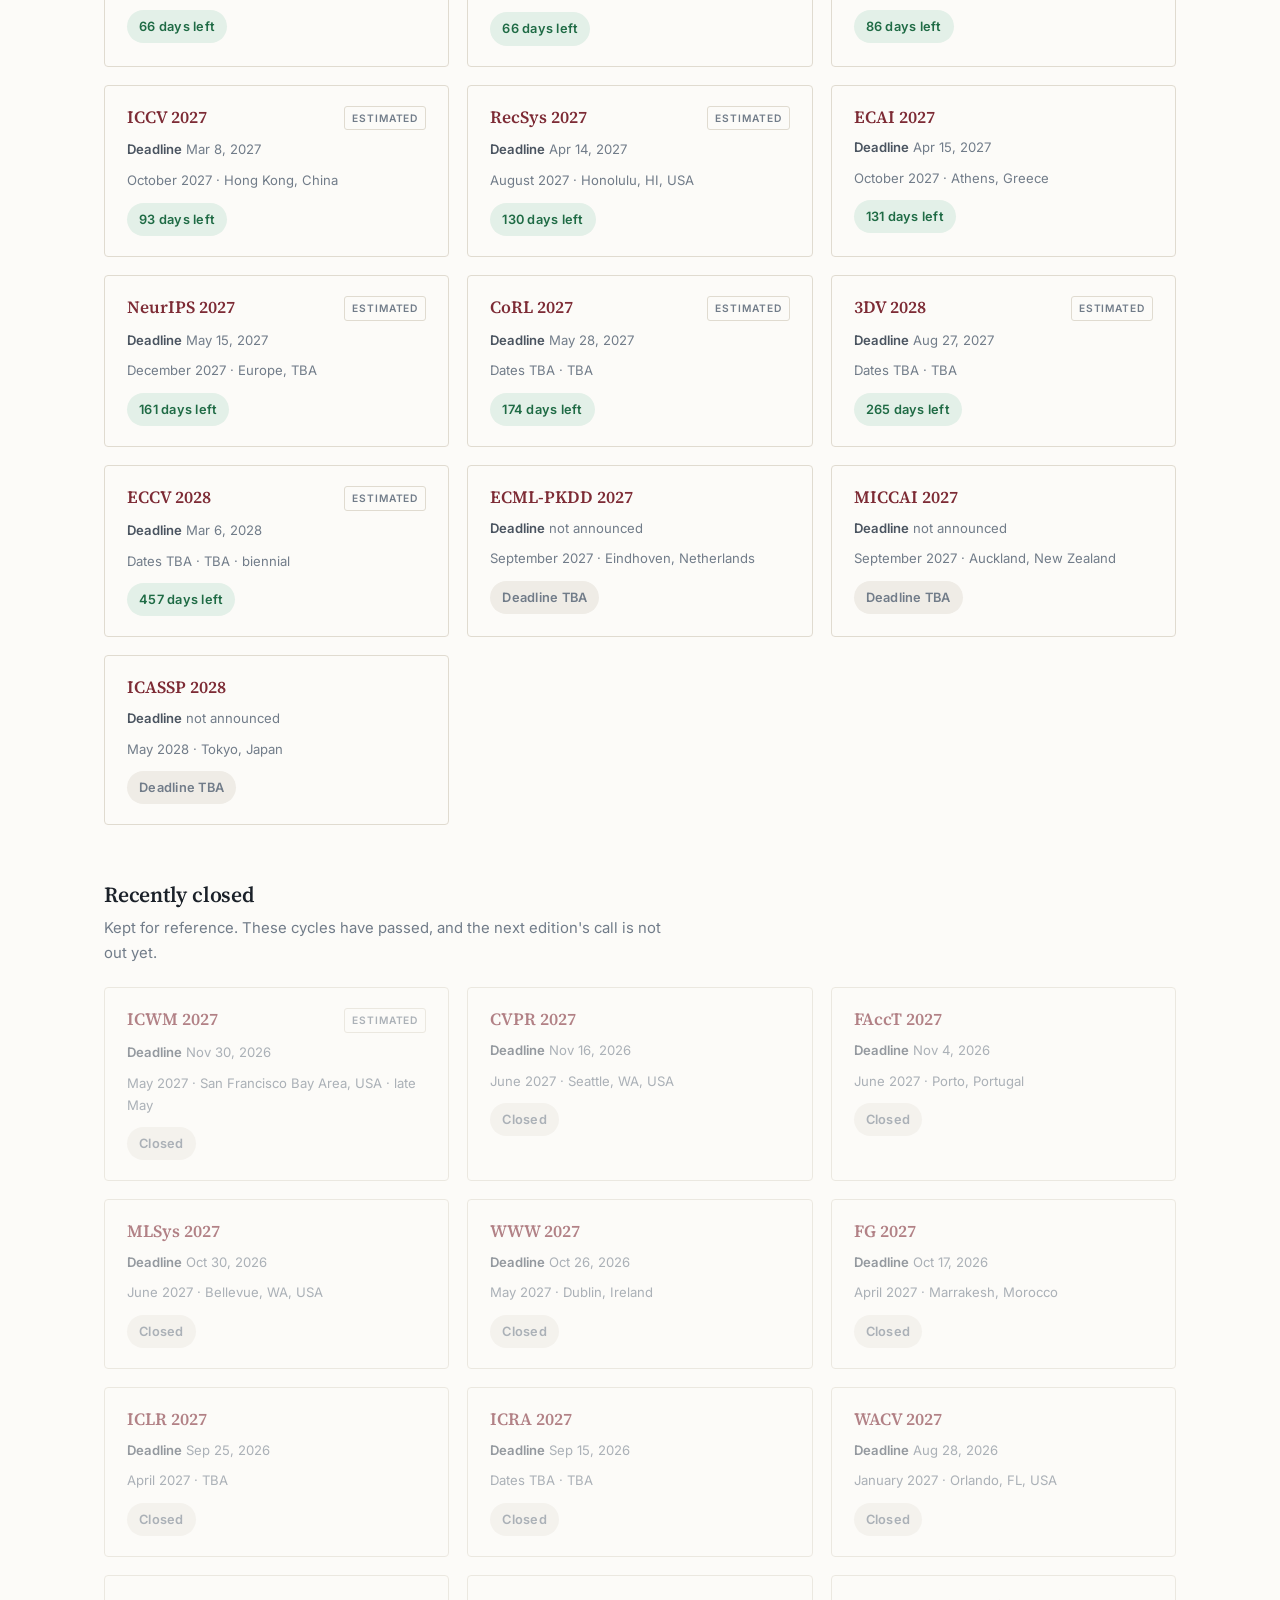
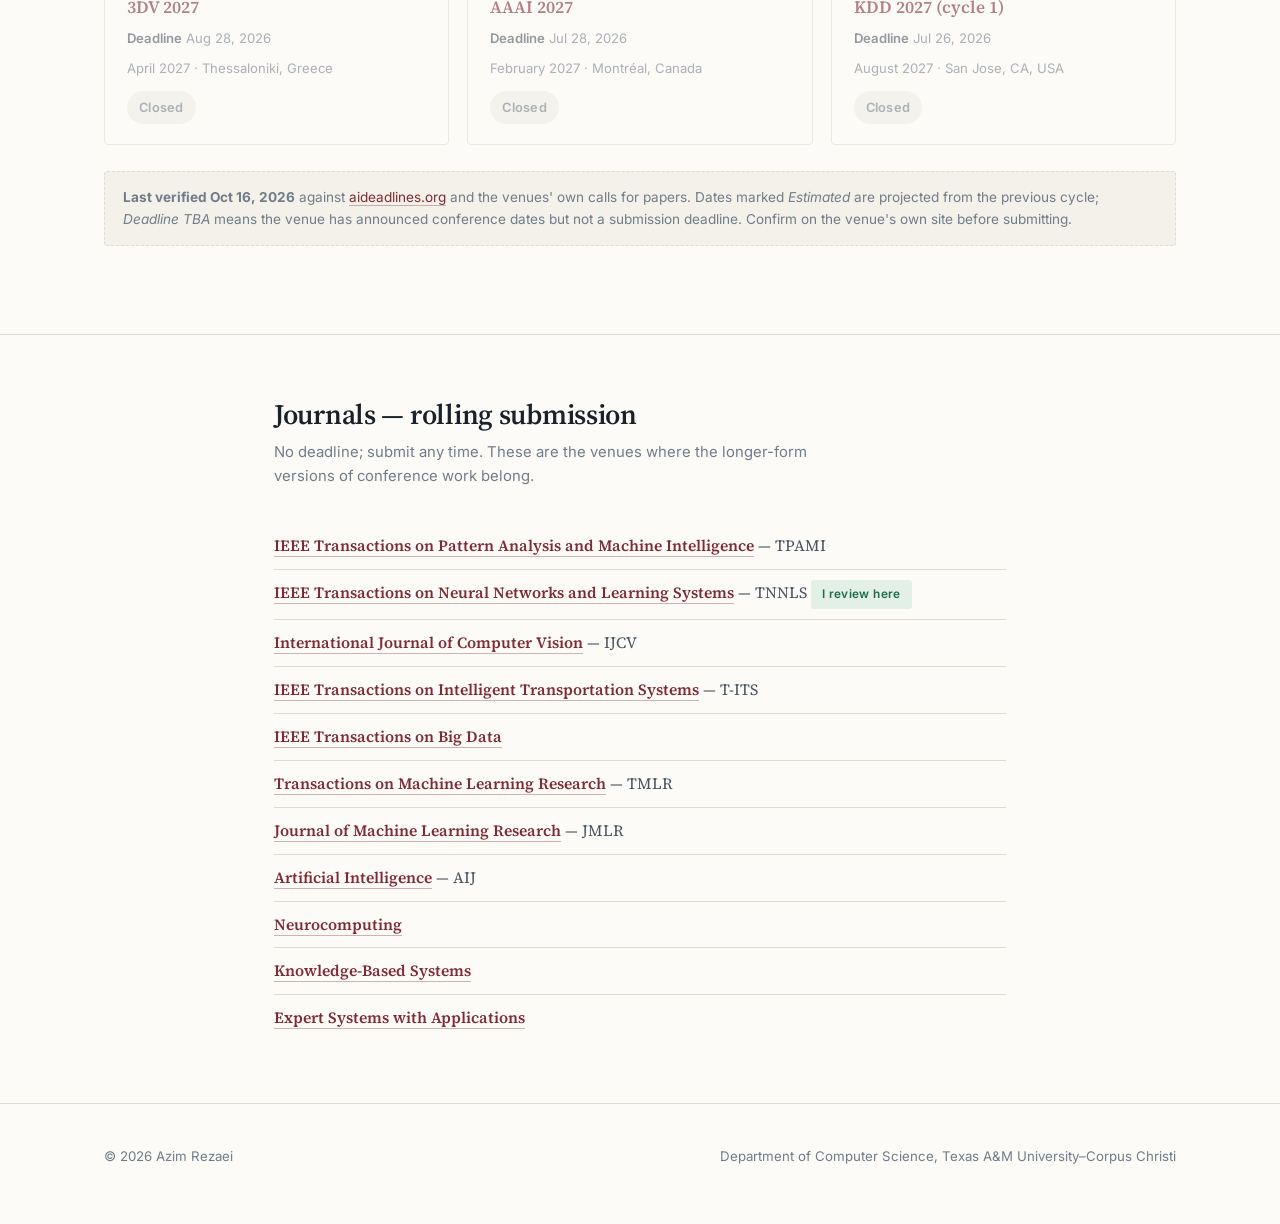
==== commit 3b52d728: "Fix conference data: broken URLs, wrong dates, invented venue months - ICWM 2027: correct site is ic" ====
--- a/conferences.html
+++ b/conferences.html
@@ -92,7 +92,7 @@
 //   confirmed: true  -> date taken from a published call for papers
 //   confirmed: false -> projected from the previous cycle
 //   due: null        -> venue announced conference dates but no deadline yet
-var VERIFIED = "2026-10-15";
+var VERIFIED = "2026-10-16";
 
 var VENUES = [
   // ---------- confirmed ----------
@@ -107,26 +107,28 @@
   { name: "CVPR 2027", cat: "vision", due: "2026-11-16", conf: "2027-06-20",
     where: "Seattle, WA, USA", confirmed: true,
     url: "https://cvpr.thecvf.com/Conferences/2027/CallForPapers" },
-  { name: "ICWM 2027", cat: "vision", due: "2026-12-01", conf: "2027-01-01",
-    where: "San Francisco Bay Area, USA · dates TBA", confirmed: true,
-    url: "https://worldmodelconference.org/" },
+  { name: "ICWM 2027", cat: "vision", due: "2026-11-30", conf: "2027-05-01",
+    where: "San Francisco Bay Area, USA · late May", confirmed: false,
+    url: "https://icwm.cc/" },
   { name: "RSS 2027", cat: "robotics", due: "2026-12-05", conf: "2027-07-06",
     where: "Athens, Greece · stage 1 abstract", confirmed: true,
     url: "https://roboticsconference.org/" },
   { name: "ICAPS 2027", cat: "ml", due: "2026-12-15", conf: "2027-06-27",
     where: "Columbia, SC, USA", confirmed: true, url: "https://www.icaps-conference.org/" },
   { name: "NAACL 2027", cat: "nlp", due: "2026-12-24", conf: "2027-06-01",
-    where: "San Francisco, CA, USA · via ARR", confirmed: true, url: "https://naacl.org/" },
-  { name: "COLING 2027", cat: "nlp", due: "2026-12-24", conf: "2027-05-09",
-    where: "Macau SAR, China · via ARR", confirmed: true, url: "https://lrec-coling-2027.org/" },
+    where: "San Francisco, CA, USA · ARR commitment", confirmed: true, url: "https://naacl.org/" },
+  { name: "COLING 2027", cat: "nlp", due: "2026-12-23", conf: "2027-05-09",
+    where: "Macau SAR, China · ARR commitment", confirmed: true,
+    url: "https://2027.coling-iccl.org/" },
   { name: "ACL 2027", cat: "nlp", due: "2027-01-05", conf: "2027-08-17",
-    where: "Kyoto, Japan · via ARR", confirmed: true, url: "https://www.aclweb.org/" },
-  { name: "ICWSM 2027", cat: "ml", due: "2027-01-16", conf: "2027-06-01",
-    where: "Edinburgh, Scotland · dates TBA", confirmed: true, url: "https://www.icwsm.org/" },
+    where: "Kyoto, Japan · ARR submission", confirmed: true, url: "https://www.aclweb.org/" },
+  { name: "ICWSM 2027", cat: "ml", due: "2027-01-15", conf: null,
+    where: "Edinburgh, Scotland · round 3", confirmed: true,
+    url: "https://www.icwsm.org/2027/" },
   { name: "SIGIR 2027", cat: "ml", due: "2027-01-22", conf: "2027-07-18",
     where: "San Jose, CA, USA", confirmed: true, url: "https://sigir.org/" },
   { name: "ICMR 2027", cat: "vision", due: "2027-02-01", conf: "2027-06-07",
-    where: "Singapore", confirmed: true, url: "https://www.sigmm.org/conferences/icmr" },
+    where: "Singapore", confirmed: false, url: "https://sigmm.org/" },
   { name: "InterSpeech 2027", cat: "nlp", due: "2027-02-09", conf: "2027-08-29",
     where: "São Paulo, Brazil", confirmed: true, url: "https://www.isca-speech.org/" },
   { name: "IROS 2027", cat: "robotics", due: "2027-03-01", conf: "2027-09-26",
@@ -152,11 +154,11 @@
     where: "Honolulu, HI, USA", confirmed: false, url: "https://recsys.acm.org/" },
   { name: "NeurIPS 2027", cat: "ml", due: "2027-05-15", conf: "2027-12-01",
     where: "Europe, TBA", confirmed: false, url: "https://neurips.cc/" },
-  { name: "CoRL 2027", cat: "robotics", due: "2027-05-28", conf: "2027-11-01",
+  { name: "CoRL 2027", cat: "robotics", due: "2027-05-28", conf: null,
     where: "TBA", confirmed: false, url: "https://www.corl.org/" },
-  { name: "3DV 2028", cat: "vision", due: "2027-08-27", conf: "2028-04-01",
+  { name: "3DV 2028", cat: "vision", due: "2027-08-27", conf: null,
     where: "TBA", confirmed: false, url: "https://3dvconf.github.io/" },
-  { name: "ECCV 2028", cat: "vision", due: "2028-03-06", conf: "2028-09-01",
+  { name: "ECCV 2028", cat: "vision", due: "2028-03-06", conf: null,
     where: "TBA · biennial", confirmed: false, url: "https://eccv.ecva.net/" },
 
   // ---------- conference announced, deadline not yet set ----------
@@ -177,7 +179,7 @@
     url: "https://wacv.thecvf.com/Conferences/2027/Dates" },
   { name: "3DV 2027", cat: "vision", due: "2026-08-28", conf: "2027-04-06",
     where: "Thessaloniki, Greece", confirmed: true, url: "https://3dvconf.github.io/2027/" },
-  { name: "ICRA 2027", cat: "robotics", due: "2026-09-15", conf: "2027-06-01",
+  { name: "ICRA 2027", cat: "robotics", due: "2026-09-15", conf: null,
     where: "TBA", confirmed: true,
     url: "https://www.ieee-ras.org/conferences-workshops/fully-sponsored/icra" },
   { name: "ICLR 2027", cat: "ml", due: "2026-09-25", conf: "2027-04-26",
@@ -235,7 +237,7 @@
       flag +
     '</div>' +
     '<p class="conf-dates"><b>Deadline</b> ' + (v.due === null ? "not announced" : fmt(v.due)) + '</p>' +
-    '<p class="conf-dates">' + fmtMonth(v.conf) + ' · ' + v.where + '</p>' +
+    '<p class="conf-dates">' + (v.conf === null ? "Dates TBA" : fmtMonth(v.conf)) + ' · ' + v.where + '</p>' +
     '<span class="countdown ' + c.cls + '">' + c.text + '</span>' +
     '</article>';
 }
@@ -246,7 +248,11 @@
   var dated = pool.filter(function (v) { return v.due !== null && daysUntil(v.due) >= 0; })
                   .sort(function (a, b) { return parseDay(a.due) - parseDay(b.due); });
   var tba   = pool.filter(function (v) { return v.due === null; })
-                  .sort(function (a, b) { return parseDay(a.conf) - parseDay(b.conf); });
+                  .sort(function (a, b) {
+                    if (a.conf === null) return 1;
+                    if (b.conf === null) return -1;
+                    return parseDay(a.conf) - parseDay(b.conf);
+                  });
   var closed = pool.filter(function (v) { return v.due !== null && daysUntil(v.due) < 0; })
                    .sort(function (a, b) { return parseDay(b.due) - parseDay(a.due); });
 
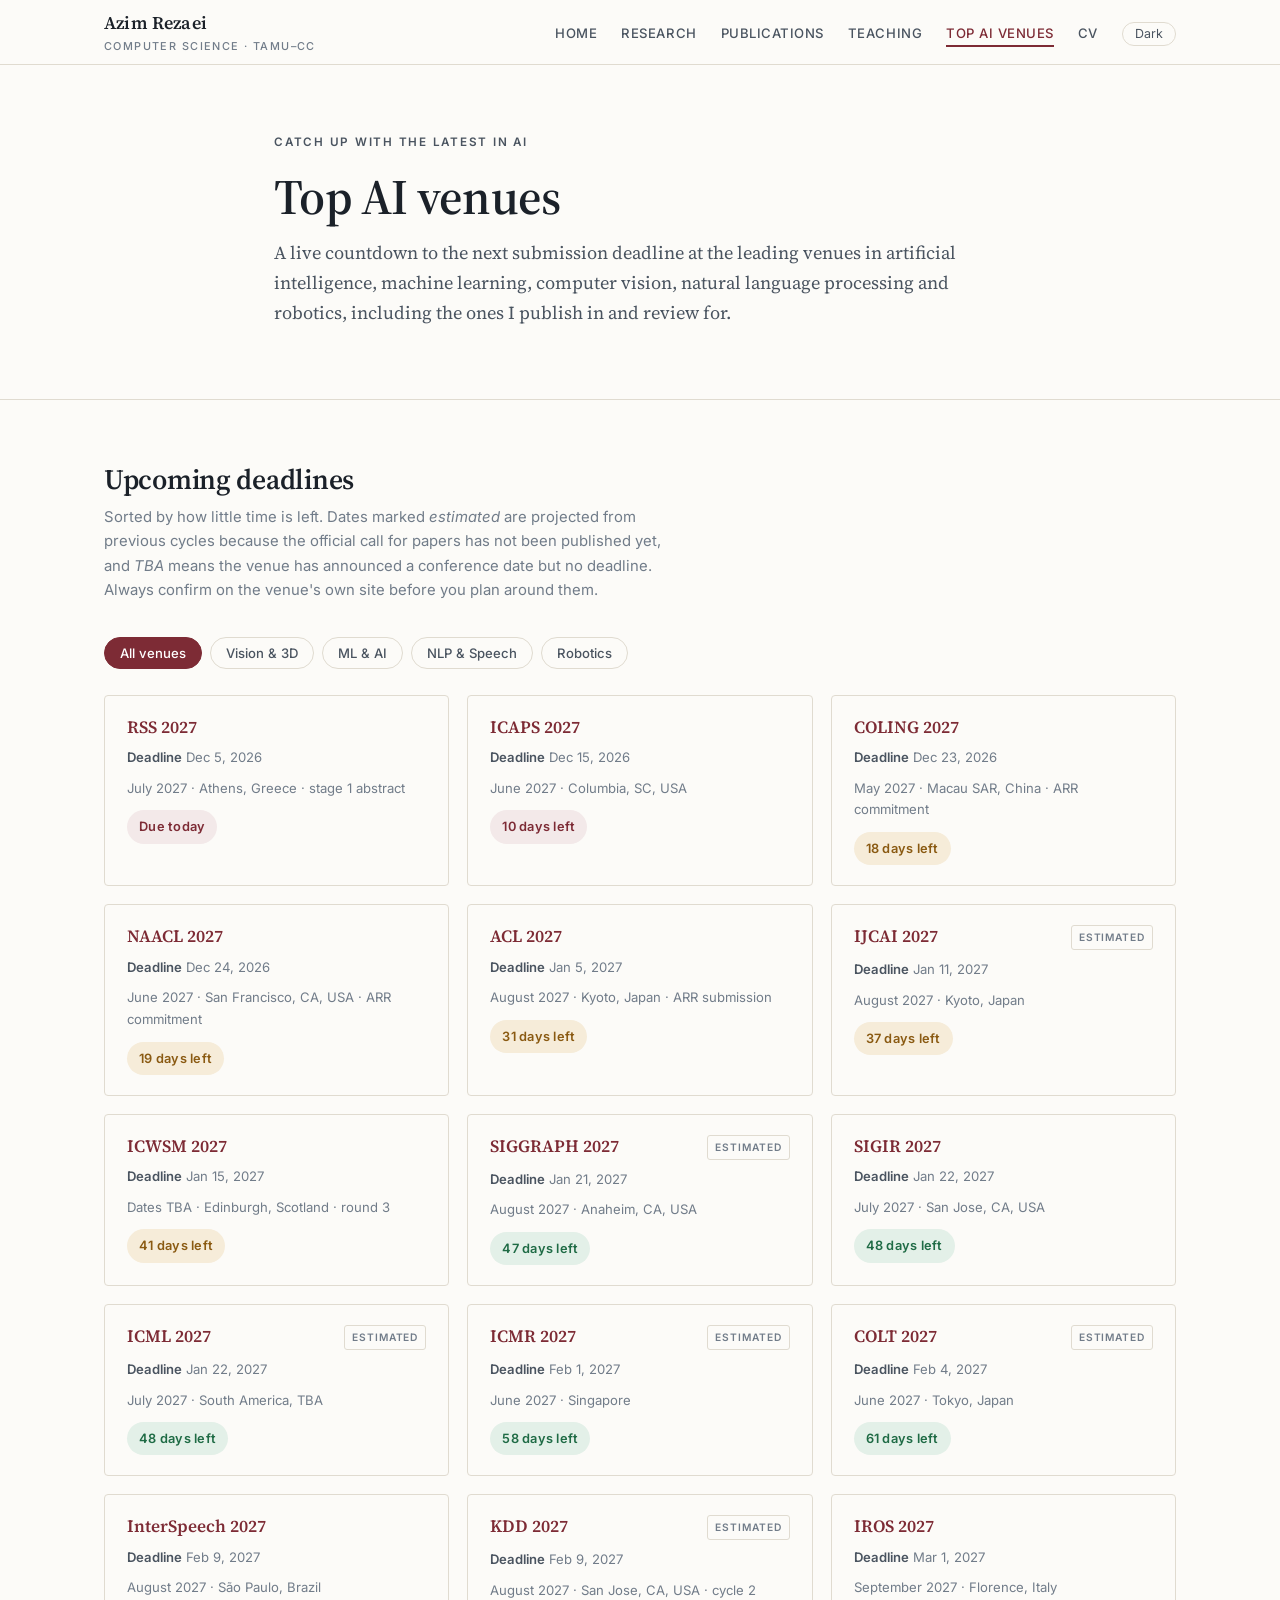
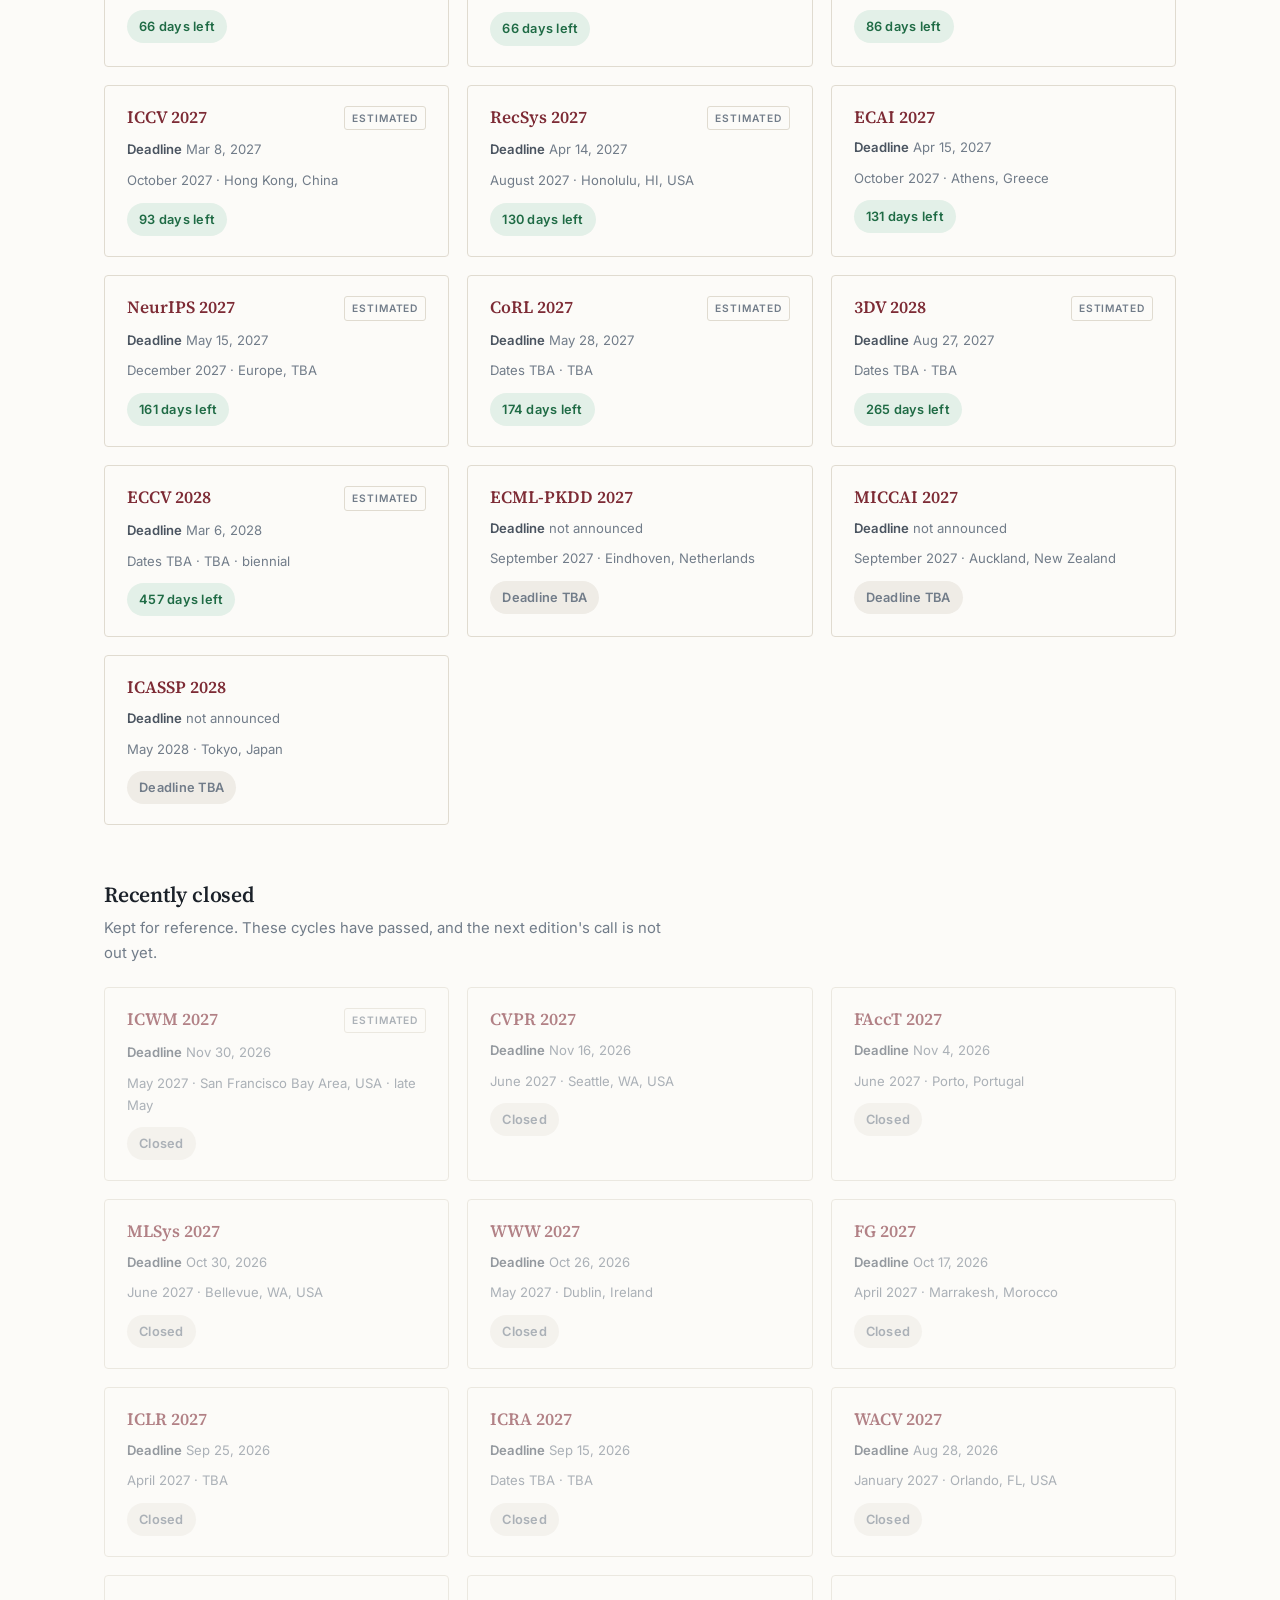
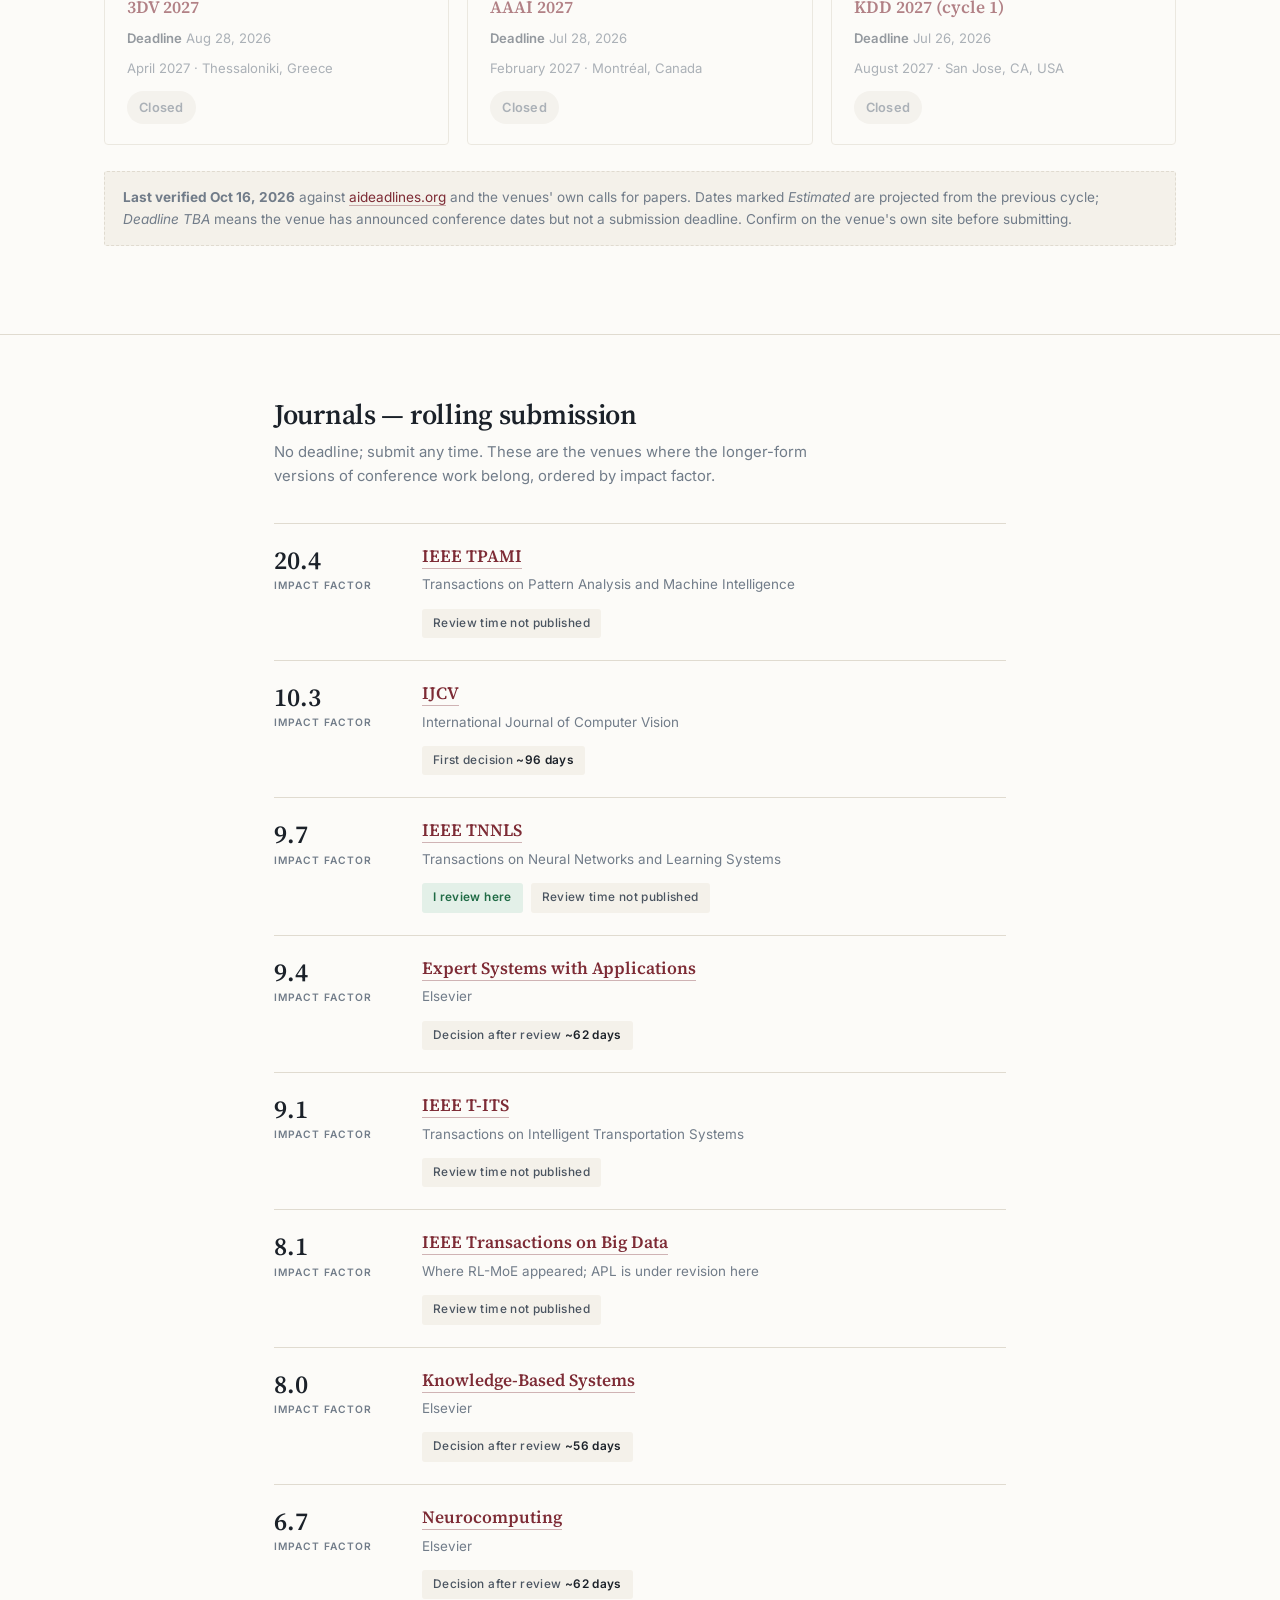
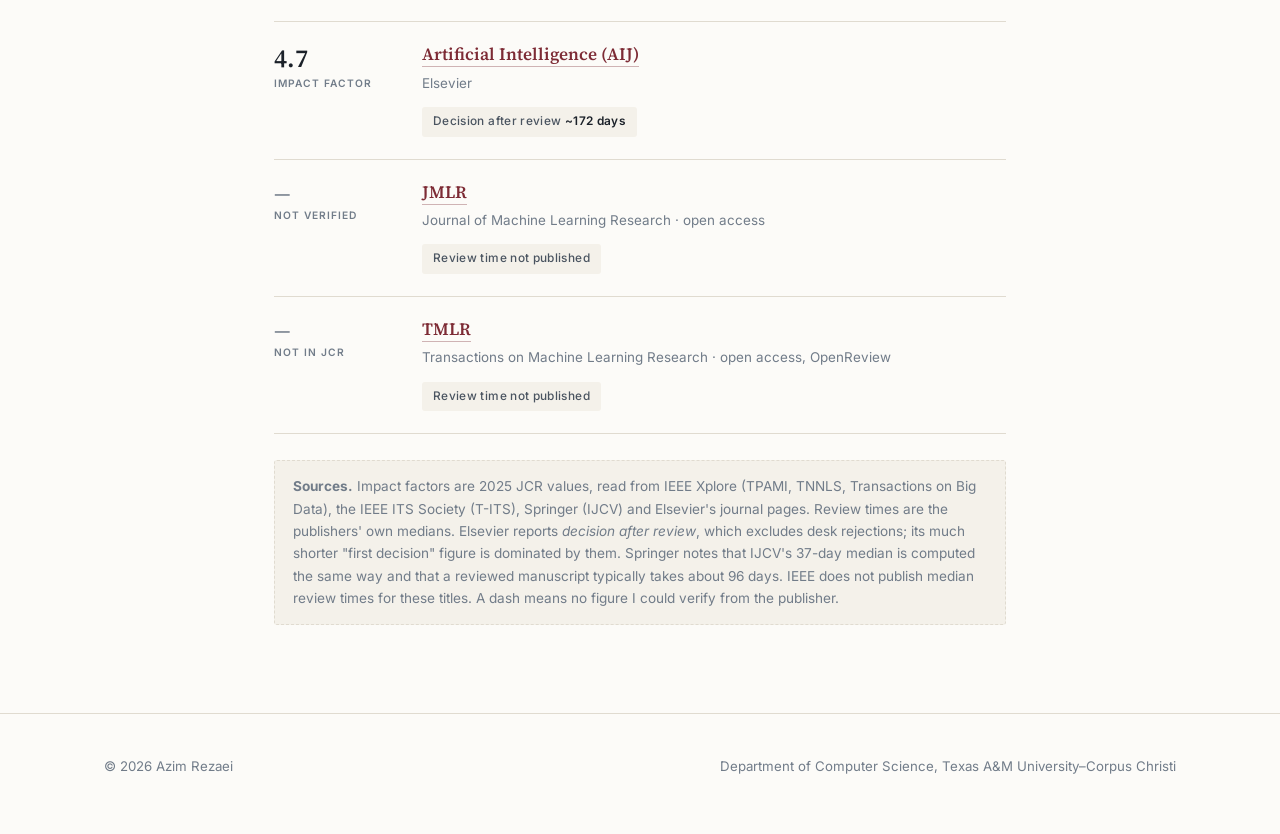
==== commit 9126ff12: "Add impact factors and review times to the journals list Impact factors are 2025 JCR values read fro" ====
--- a/conferences.html
+++ b/conferences.html
@@ -62,21 +62,123 @@
   <div class="wrap narrow">
     <div class="section-head">
       <h2>Journals — rolling submission</h2>
-      <p>No deadline; submit any time. These are the venues where the longer-form versions of conference work belong.</p>
+      <p>No deadline; submit any time. These are the venues where the longer-form versions of conference work belong, ordered by impact factor.</p>
     </div>
-    <ul class="plain">
-      <li><b><a href="https://www.computer.org/csdl/journal/tp">IEEE Transactions on Pattern Analysis and Machine Intelligence</a></b> — TPAMI</li>
-      <li><b><a href="https://cis.ieee.org/publications/t-neural-networks-and-learning-systems">IEEE Transactions on Neural Networks and Learning Systems</a></b> — TNNLS <span class="chip badge">I review here</span></li>
-      <li><b><a href="https://link.springer.com/journal/11263">International Journal of Computer Vision</a></b> — IJCV</li>
-      <li><b><a href="https://ieee-itss.org/pub/t-its/">IEEE Transactions on Intelligent Transportation Systems</a></b> — T-ITS</li>
-      <li><b><a href="https://www.computer.org/csdl/journal/bd">IEEE Transactions on Big Data</a></b></li>
-      <li><b><a href="https://jmlr.org/tmlr/">Transactions on Machine Learning Research</a></b> — TMLR</li>
-      <li><b><a href="https://www.jmlr.org/">Journal of Machine Learning Research</a></b> — JMLR</li>
-      <li><b><a href="https://www.sciencedirect.com/journal/artificial-intelligence">Artificial Intelligence</a></b> — AIJ</li>
-      <li><b><a href="https://www.sciencedirect.com/journal/neurocomputing">Neurocomputing</a></b></li>
-      <li><b><a href="https://www.sciencedirect.com/journal/knowledge-based-systems">Knowledge-Based Systems</a></b></li>
-      <li><b><a href="https://www.sciencedirect.com/journal/expert-systems-with-applications">Expert Systems with Applications</a></b></li>
+
+    <ul class="entries journals">
+      <li class="entry">
+        <div class="entry-meta jmetric"><span class="if">20.4</span><span class="lab">Impact factor</span></div>
+        <div>
+          <h3><a href="https://ieeexplore.ieee.org/xpl/RecentIssue.jsp?punumber=34">IEEE TPAMI</a></h3>
+          <p class="full">Transactions on Pattern Analysis and Machine Intelligence</p>
+          <div class="pub-links"><span class="chip metric">Review time not published</span></div>
+        </div>
+      </li>
+
+      <li class="entry">
+        <div class="entry-meta jmetric"><span class="if">10.3</span><span class="lab">Impact factor</span></div>
+        <div>
+          <h3><a href="https://link.springer.com/journal/11263">IJCV</a></h3>
+          <p class="full">International Journal of Computer Vision</p>
+          <div class="pub-links"><span class="chip metric">First decision <b>~96 days</b></span></div>
+        </div>
+      </li>
+
+      <li class="entry">
+        <div class="entry-meta jmetric"><span class="if">9.7</span><span class="lab">Impact factor</span></div>
+        <div>
+          <h3><a href="https://ieeexplore.ieee.org/xpl/RecentIssue.jsp?punumber=5962385">IEEE TNNLS</a></h3>
+          <p class="full">Transactions on Neural Networks and Learning Systems</p>
+          <div class="pub-links">
+            <span class="chip badge">I review here</span>
+            <span class="chip metric">Review time not published</span>
+          </div>
+        </div>
+      </li>
+
+      <li class="entry">
+        <div class="entry-meta jmetric"><span class="if">9.4</span><span class="lab">Impact factor</span></div>
+        <div>
+          <h3><a href="https://www.sciencedirect.com/journal/expert-systems-with-applications">Expert Systems with Applications</a></h3>
+          <p class="full">Elsevier</p>
+          <div class="pub-links"><span class="chip metric">Decision after review <b>~62 days</b></span></div>
+        </div>
+      </li>
+
+      <li class="entry">
+        <div class="entry-meta jmetric"><span class="if">9.1</span><span class="lab">Impact factor</span></div>
+        <div>
+          <h3><a href="https://ieee-itss.org/pub/t-its/">IEEE T-ITS</a></h3>
+          <p class="full">Transactions on Intelligent Transportation Systems</p>
+          <div class="pub-links"><span class="chip metric">Review time not published</span></div>
+        </div>
+      </li>
+
+      <li class="entry">
+        <div class="entry-meta jmetric"><span class="if">8.1</span><span class="lab">Impact factor</span></div>
+        <div>
+          <h3><a href="https://ieeexplore.ieee.org/xpl/RecentIssue.jsp?punumber=6687317">IEEE Transactions on Big Data</a></h3>
+          <p class="full">Where RL-MoE appeared; APL is under revision here</p>
+          <div class="pub-links"><span class="chip metric">Review time not published</span></div>
+        </div>
+      </li>
+
+      <li class="entry">
+        <div class="entry-meta jmetric"><span class="if">8.0</span><span class="lab">Impact factor</span></div>
+        <div>
+          <h3><a href="https://www.sciencedirect.com/journal/knowledge-based-systems">Knowledge-Based Systems</a></h3>
+          <p class="full">Elsevier</p>
+          <div class="pub-links"><span class="chip metric">Decision after review <b>~56 days</b></span></div>
+        </div>
+      </li>
+
+      <li class="entry">
+        <div class="entry-meta jmetric"><span class="if">6.7</span><span class="lab">Impact factor</span></div>
+        <div>
+          <h3><a href="https://www.sciencedirect.com/journal/neurocomputing">Neurocomputing</a></h3>
+          <p class="full">Elsevier</p>
+          <div class="pub-links"><span class="chip metric">Decision after review <b>~62 days</b></span></div>
+        </div>
+      </li>
+
+      <li class="entry">
+        <div class="entry-meta jmetric"><span class="if">4.7</span><span class="lab">Impact factor</span></div>
+        <div>
+          <h3><a href="https://www.sciencedirect.com/journal/artificial-intelligence">Artificial Intelligence (AIJ)</a></h3>
+          <p class="full">Elsevier</p>
+          <div class="pub-links"><span class="chip metric">Decision after review <b>~172 days</b></span></div>
+        </div>
+      </li>
+
+      <li class="entry">
+        <div class="entry-meta jmetric"><span class="if none">—</span><span class="lab">Not verified</span></div>
+        <div>
+          <h3><a href="https://www.jmlr.org/">JMLR</a></h3>
+          <p class="full">Journal of Machine Learning Research · open access</p>
+          <div class="pub-links"><span class="chip metric">Review time not published</span></div>
+        </div>
+      </li>
+
+      <li class="entry">
+        <div class="entry-meta jmetric"><span class="if none">—</span><span class="lab">Not in JCR</span></div>
+        <div>
+          <h3><a href="https://jmlr.org/tmlr/">TMLR</a></h3>
+          <p class="full">Transactions on Machine Learning Research · open access, OpenReview</p>
+          <div class="pub-links"><span class="chip metric">Review time not published</span></div>
+        </div>
+      </li>
     </ul>
+
+    <div class="note">
+      <strong>Sources.</strong> Impact factors are 2025 JCR values, read from IEEE Xplore
+      (TPAMI, TNNLS, Transactions on Big Data), the IEEE ITS Society (T-ITS), Springer
+      (IJCV) and Elsevier's journal pages. Review times are the publishers' own medians.
+      Elsevier reports <em>decision after review</em>, which excludes desk rejections; its
+      much shorter "first decision" figure is dominated by them. Springer notes that IJCV's
+      37-day median is computed the same way and that a reviewed manuscript typically takes
+      about 96 days. IEEE does not publish median review times for these titles. A dash
+      means no figure I could verify from the publisher.
+    </div>
   </div>
 </section>
 
--- a/style.css
+++ b/style.css
@@ -273,6 +273,23 @@
   text-transform: uppercase; color: var(--ink-3); border: 1px solid var(--rule);
   border-radius: 3px; padding: 3px 7px; flex: none; white-space: nowrap;
 }
+/* ---------- journal list with metrics ---------- */
+.journals .entry { grid-template-columns: 120px 1fr; align-items: start; }
+.jmetric { font-family: var(--sans); }
+.jmetric .if {
+  display: block; font-family: var(--serif); font-size: 1.6rem; font-weight: 600;
+  color: var(--ink); line-height: 1.1;
+}
+.jmetric .if.none { color: var(--ink-3); font-size: 1.25rem; }
+.jmetric .lab {
+  display: block; font-size: .64rem; font-weight: 600; letter-spacing: .1em;
+  text-transform: uppercase; color: var(--ink-3); margin-top: 3px;
+}
+.journals h3 { margin-bottom: 4px; }
+.journals .full { font-family: var(--sans); font-size: .84rem; color: var(--ink-3); margin: 0 0 9px; }
+.chip.metric { background: var(--paper-2); border-color: transparent; color: var(--ink-2); }
+.chip.metric b { color: var(--ink); font-weight: 600; }
+
 .conf-filters { display: flex; flex-wrap: wrap; gap: 8px; margin-bottom: 26px; }
 .filter-btn {
   font-family: var(--sans); font-size: .82rem; font-weight: 500; cursor: pointer;
@@ -345,6 +362,9 @@
   .hero { padding: 36px 0 32px; }
   section { padding: 44px 0; }
   .pub, .entry { grid-template-columns: 1fr; gap: 8px; }
+  /* keep the impact factor beside the journal, just narrower */
+  .journals .entry { grid-template-columns: 76px 1fr; gap: 16px; }
+  .jmetric .if { font-size: 1.35rem; }
 
   /* A two-row nav that sticks would swallow half the screen on a phone. */
   .masthead { position: static; }
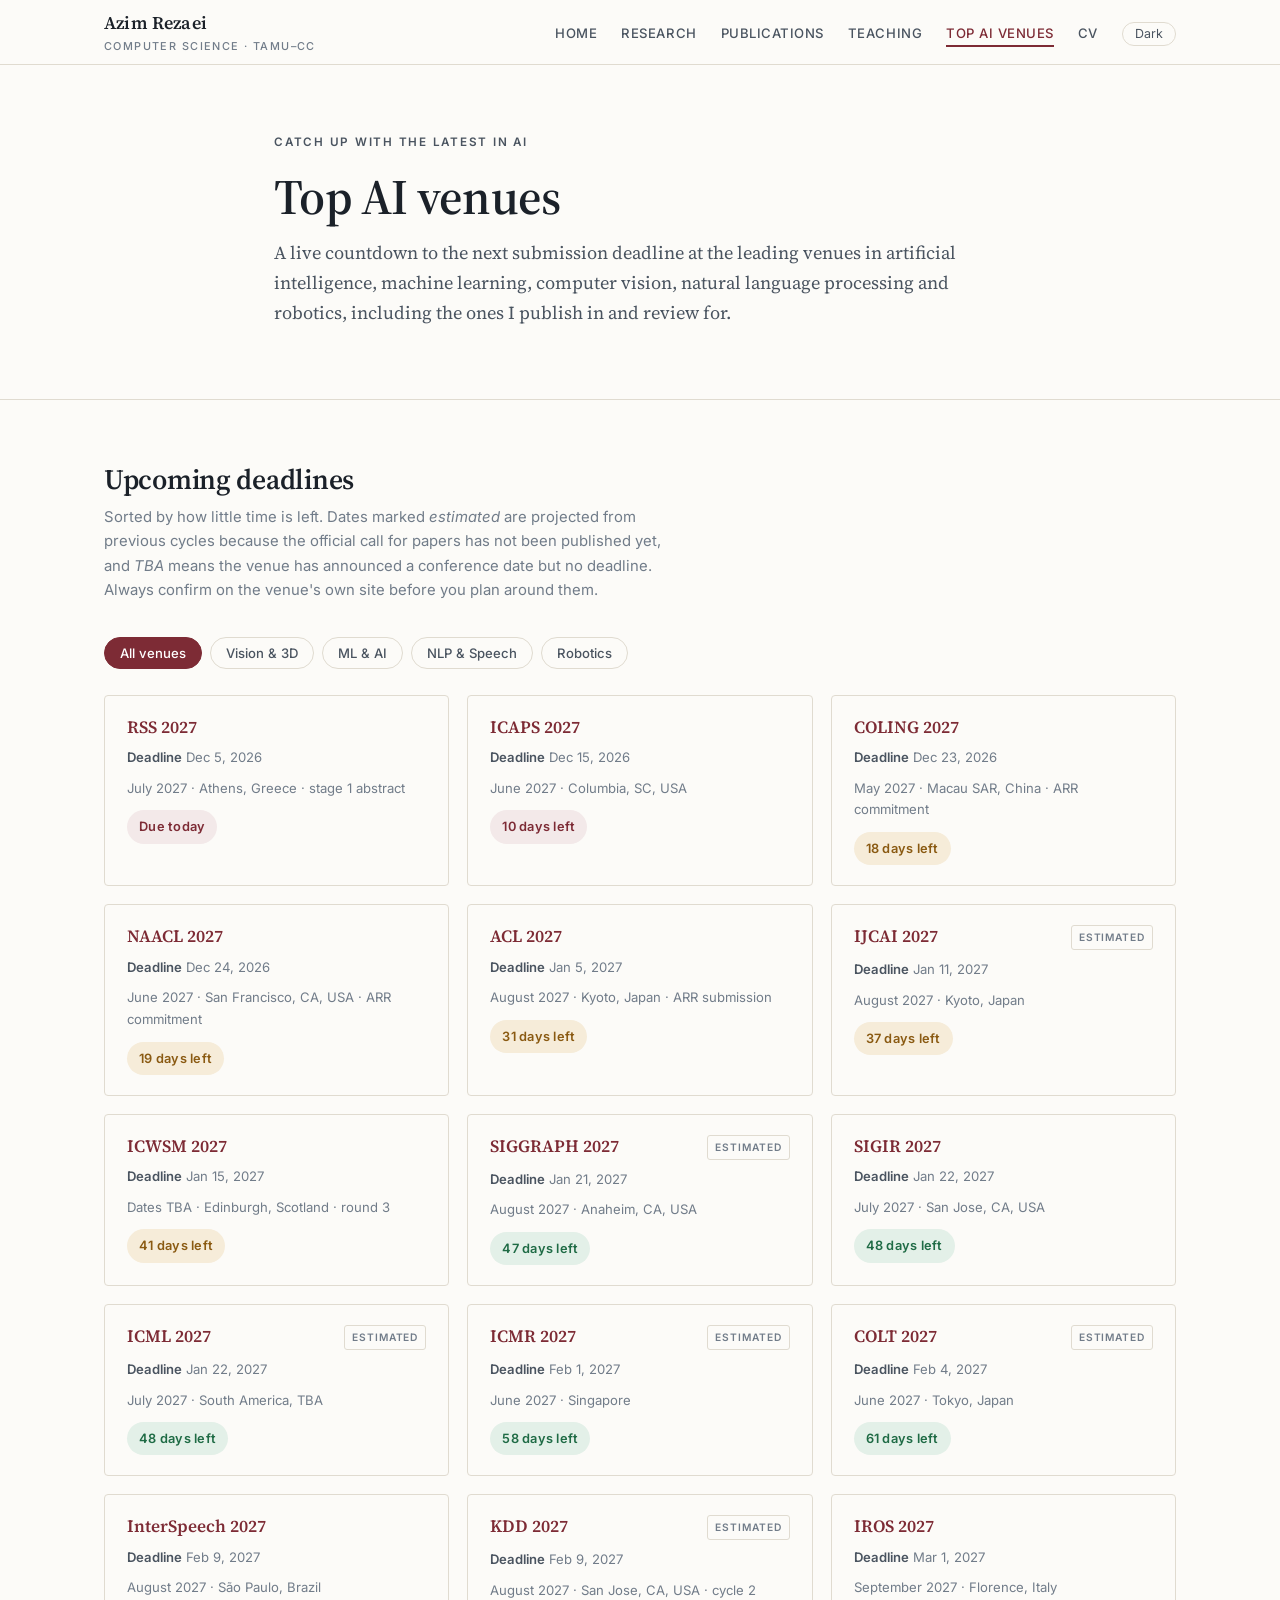
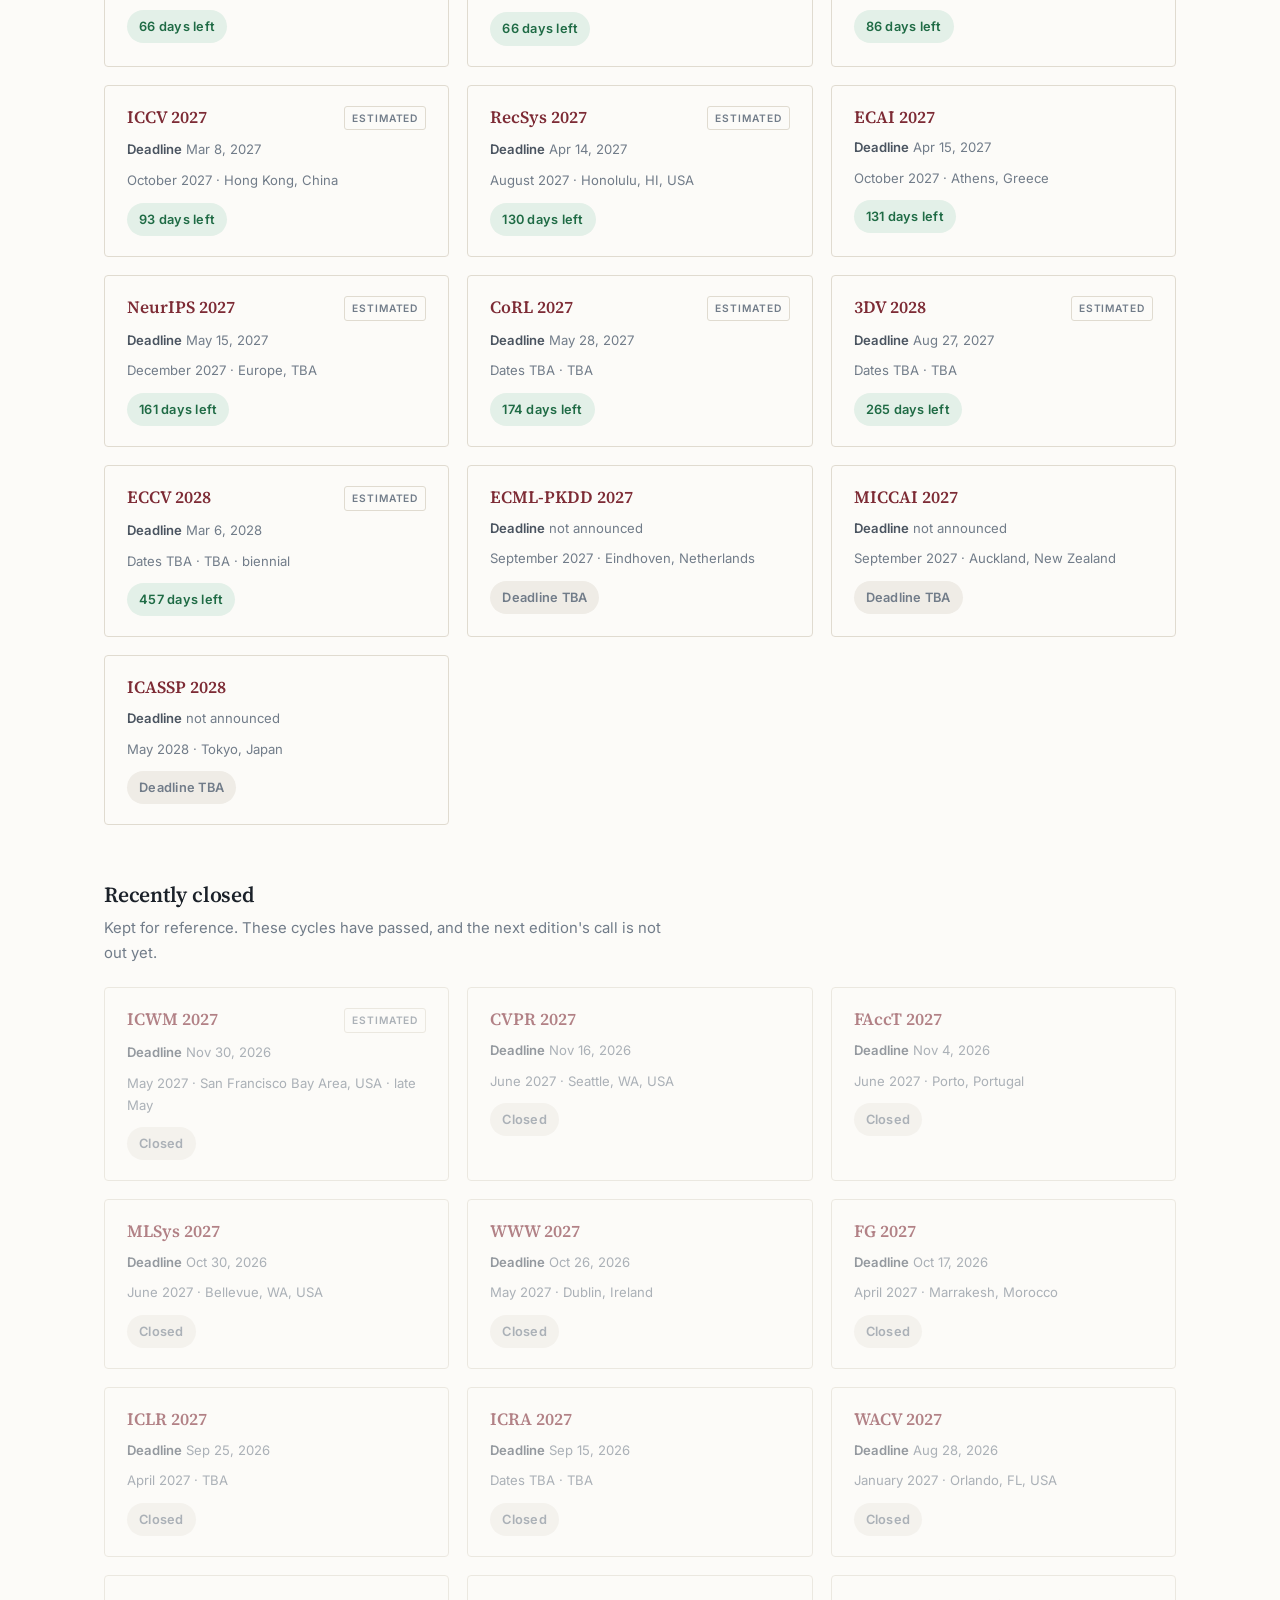
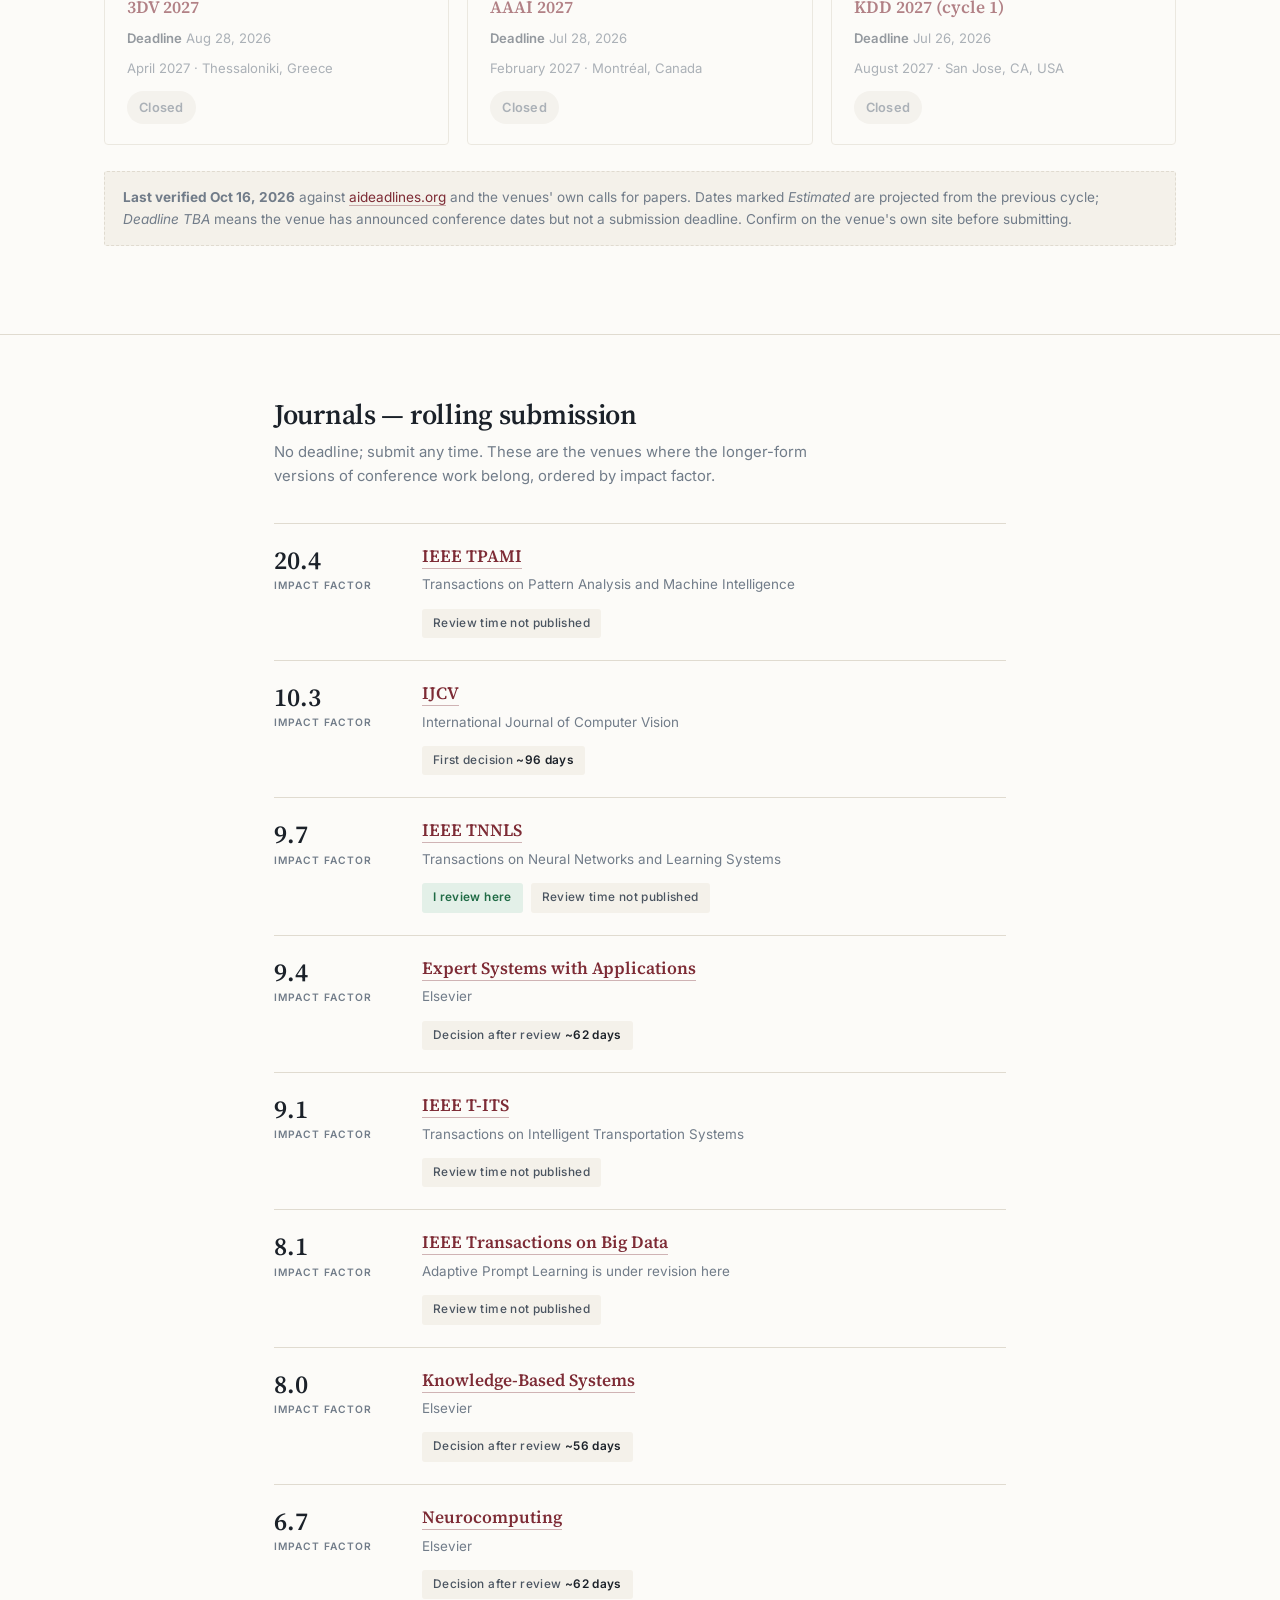
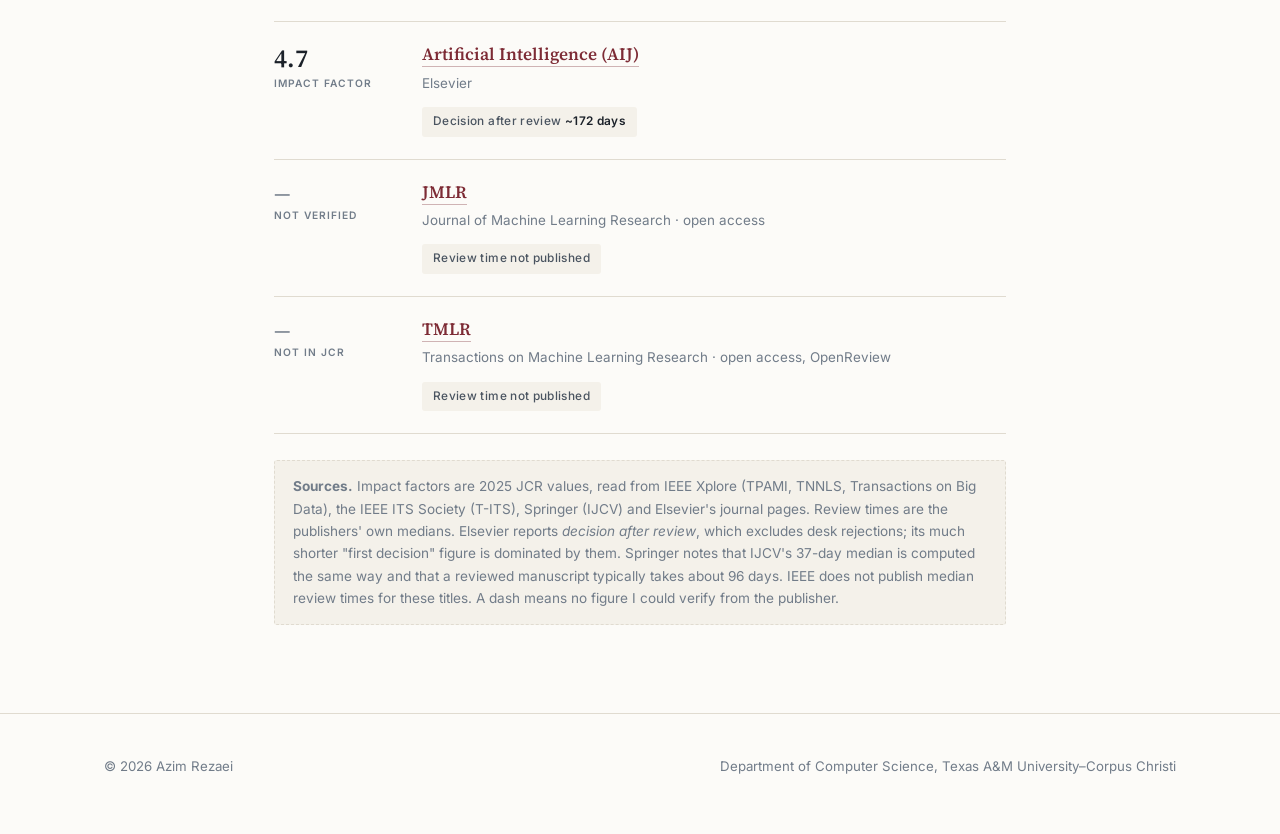
==== commit 196b0c25: "Correct the RL-MoE venue: IEEE CogMI 2025, not IEEE Trans. on Big Data RL-MoE is a conference paper," ====
--- a/conferences.html
+++ b/conferences.html
@@ -118,7 +118,7 @@
         <div class="entry-meta jmetric"><span class="if">8.1</span><span class="lab">Impact factor</span></div>
         <div>
           <h3><a href="https://ieeexplore.ieee.org/xpl/RecentIssue.jsp?punumber=6687317">IEEE Transactions on Big Data</a></h3>
-          <p class="full">Where RL-MoE appeared; APL is under revision here</p>
+          <p class="full">Adaptive Prompt Learning is under revision here</p>
           <div class="pub-links"><span class="chip metric">Review time not published</span></div>
         </div>
       </li>
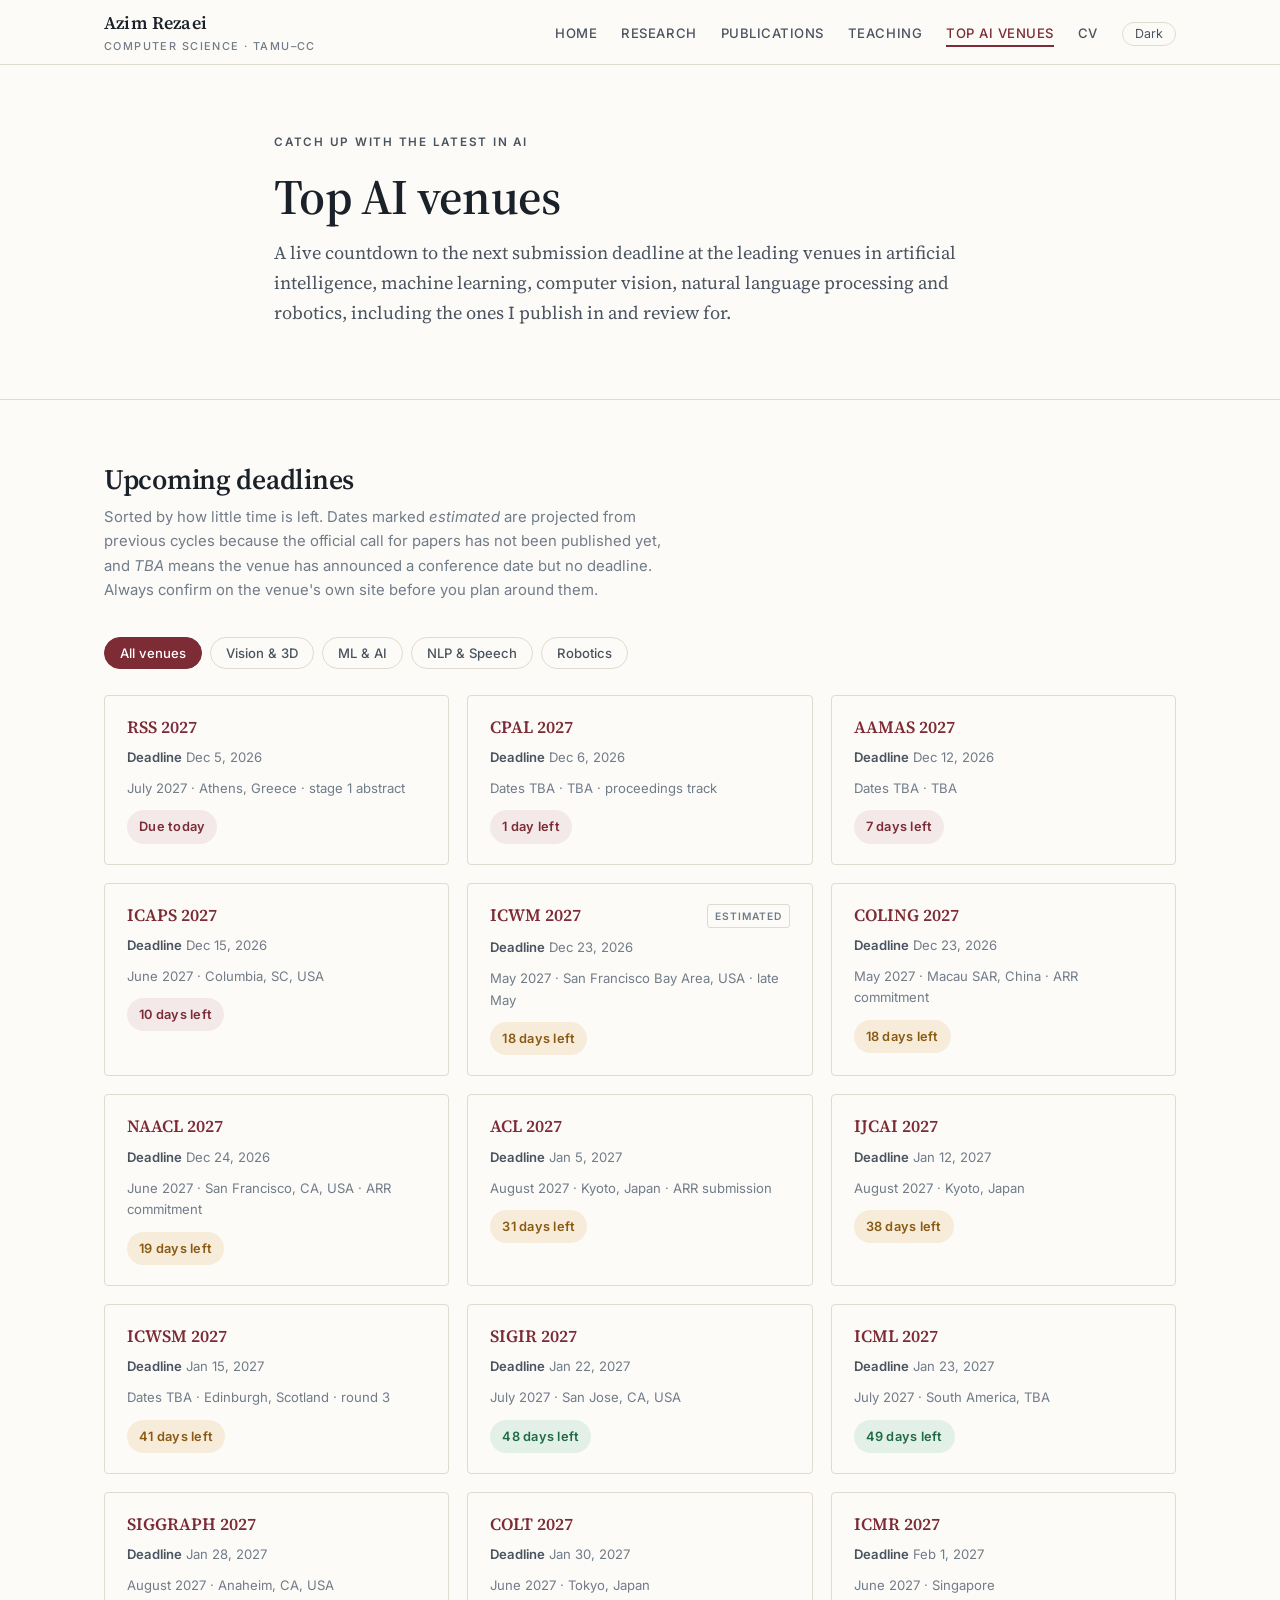
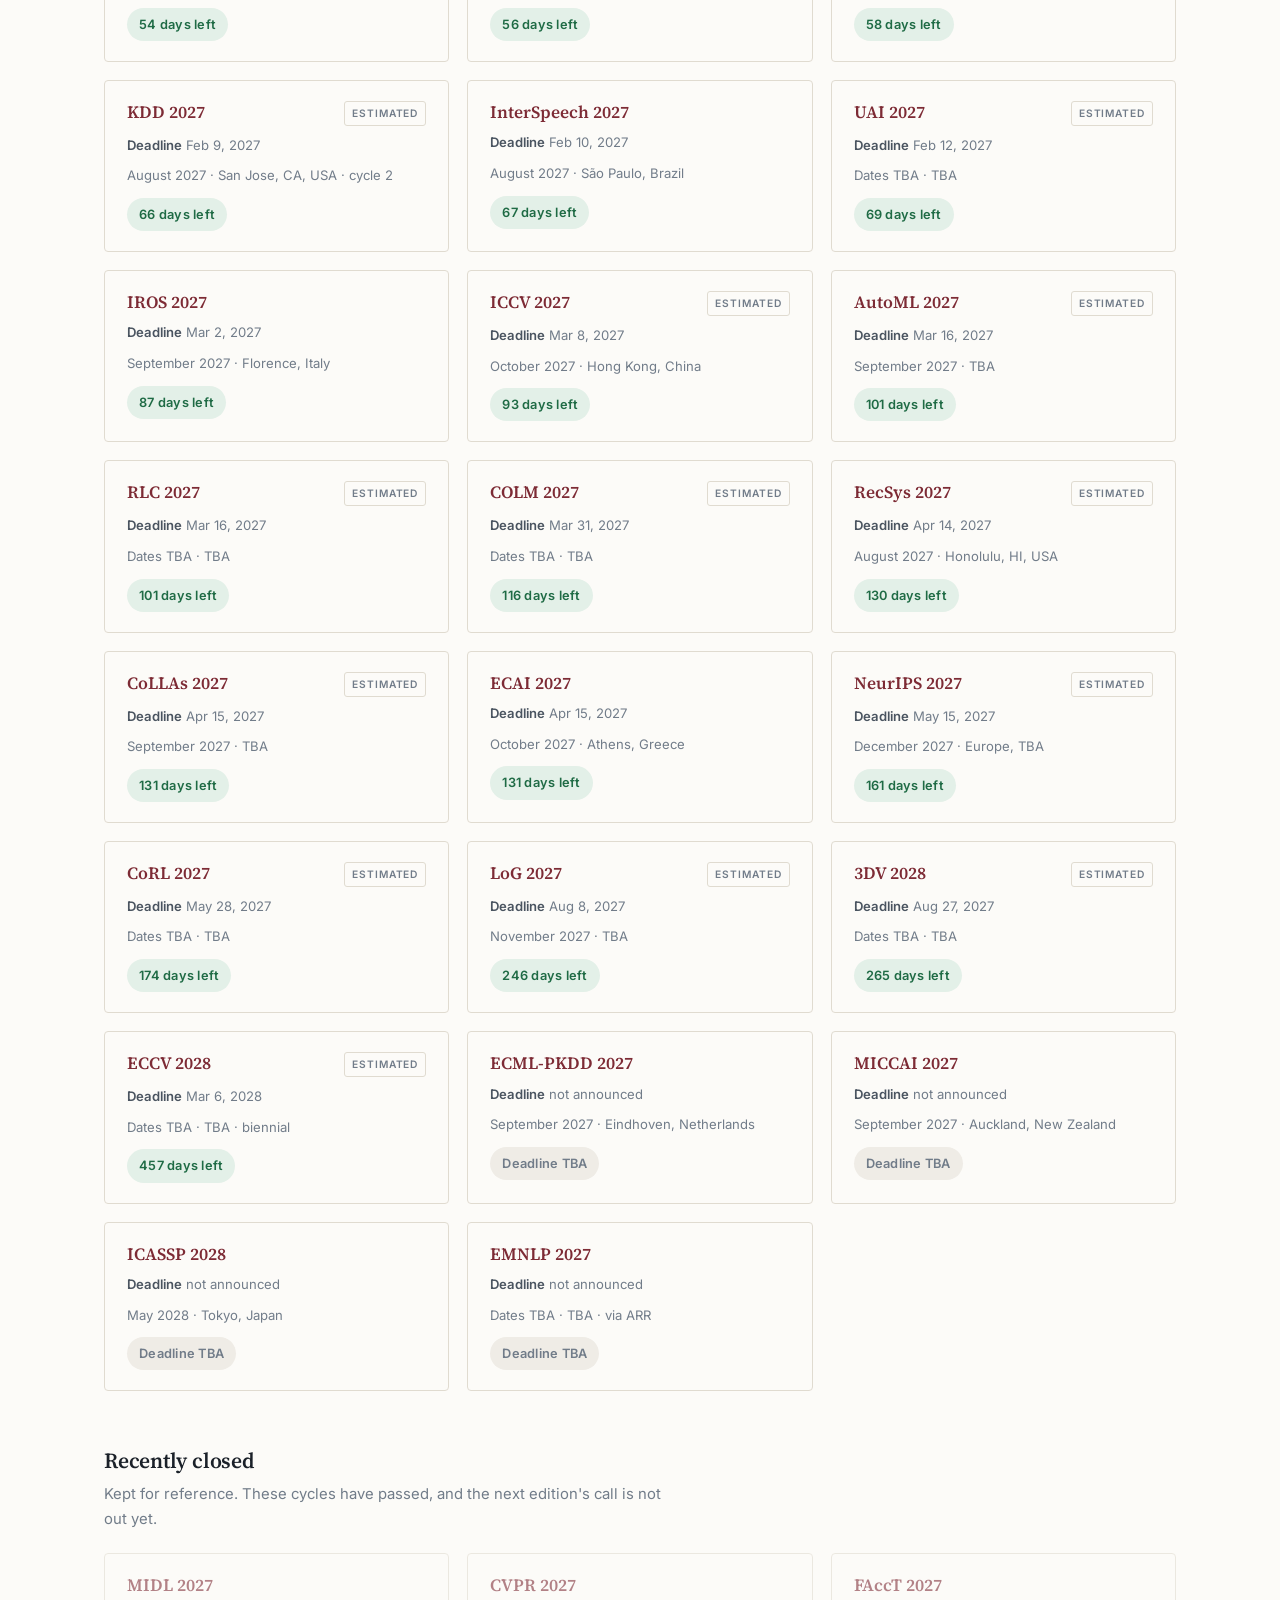
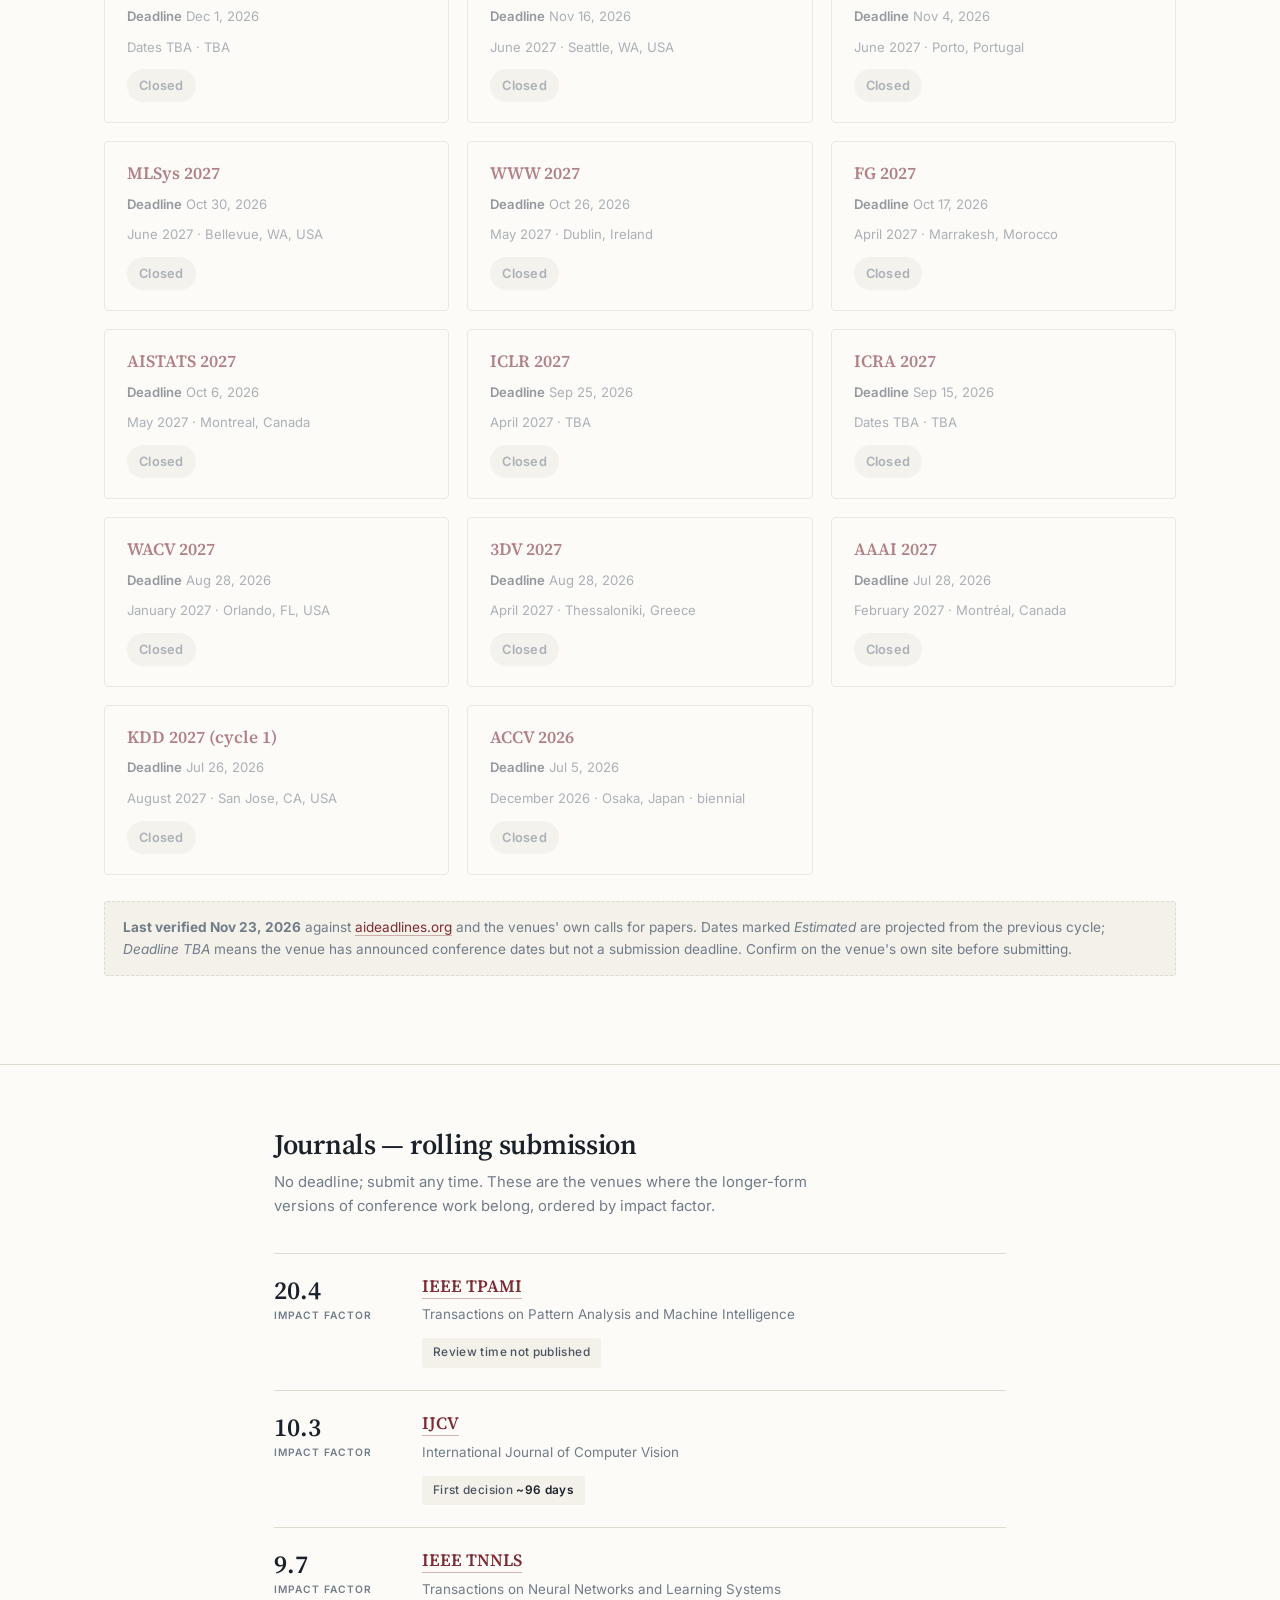
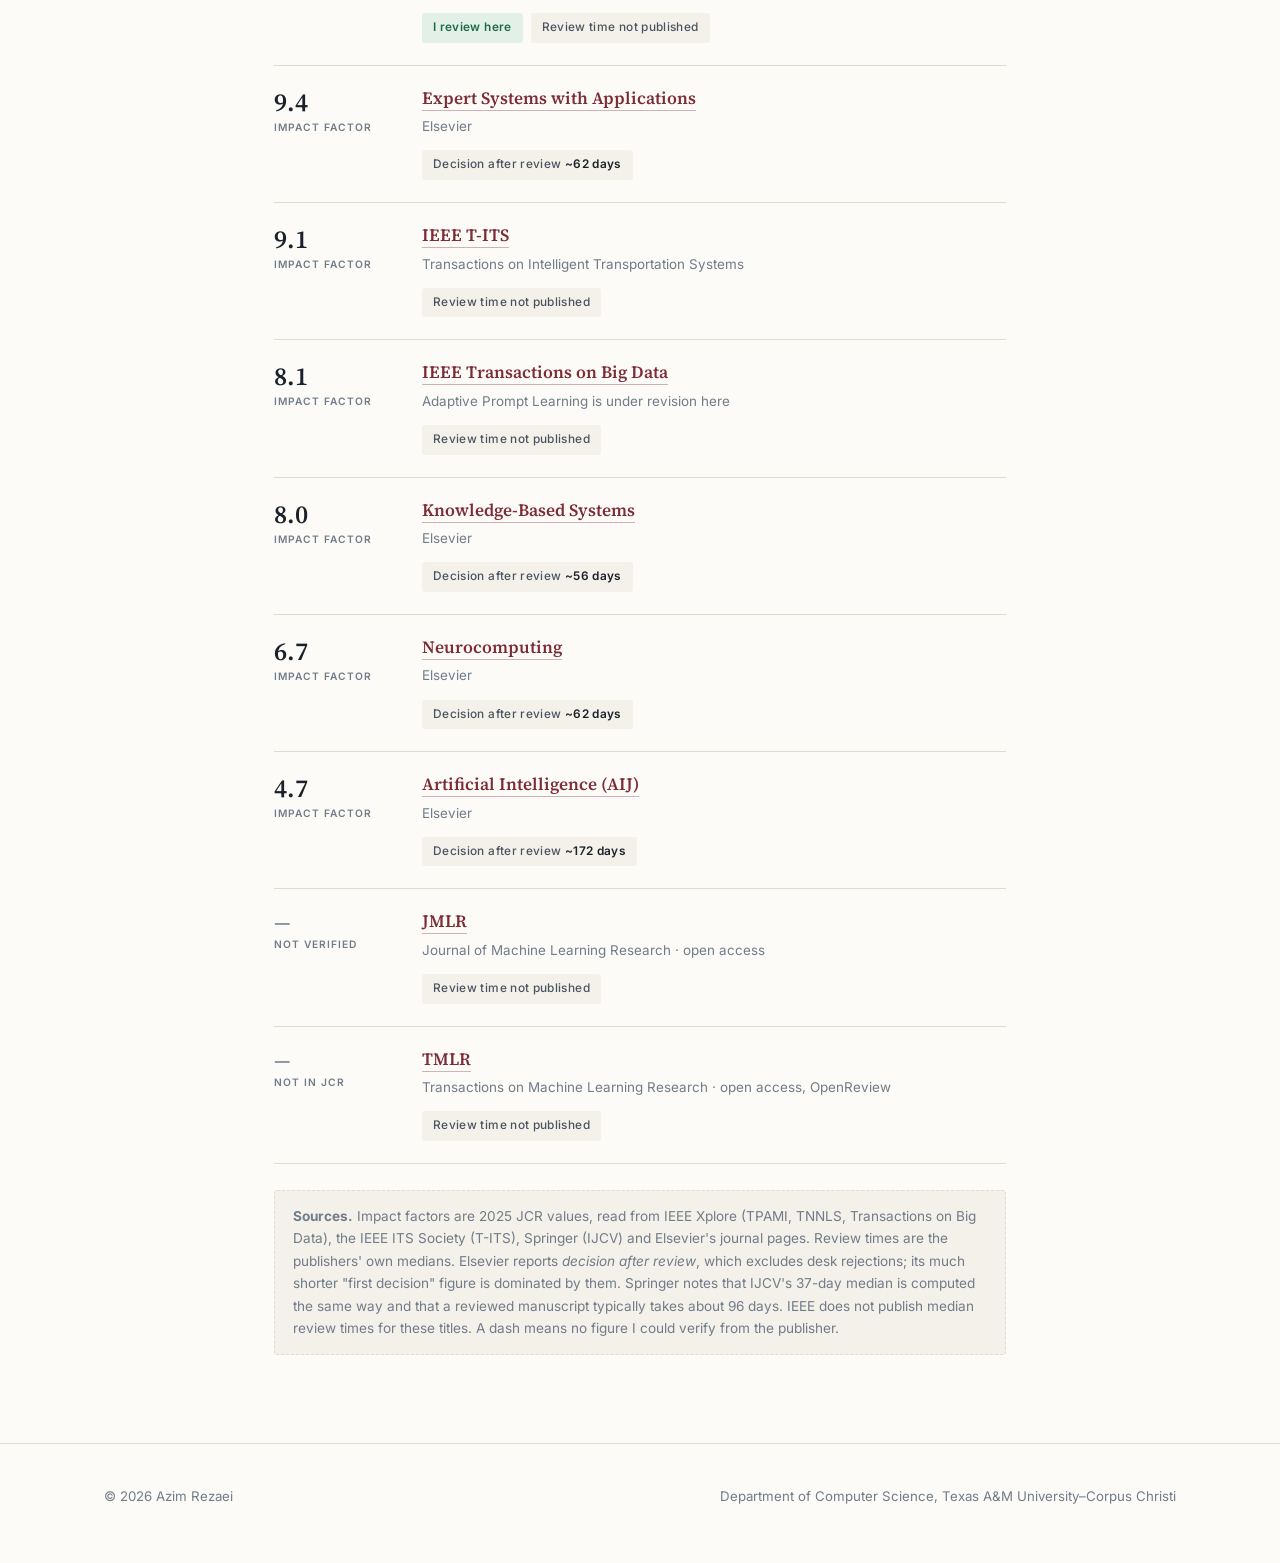
==== commit cbf5ec04: "Add 12 venues from an OpenReview audit and refresh stale deadlines New: MIDL, CPAL, AAMAS, UAI, Auto" ====
--- a/conferences.html
+++ b/conferences.html
@@ -69,7 +69,7 @@
       <li class="entry">
         <div class="entry-meta jmetric"><span class="if">20.4</span><span class="lab">Impact factor</span></div>
         <div>
-          <h3><a href="https://ieeexplore.ieee.org/xpl/RecentIssue.jsp?punumber=34">IEEE TPAMI</a></h3>
+          <h3><a href="https://ieeexplore.ieee.org/xpl/RecentIssue.jsp?punumber=34" target="_blank" rel="noopener noreferrer">IEEE TPAMI</a></h3>
           <p class="full">Transactions on Pattern Analysis and Machine Intelligence</p>
           <div class="pub-links"><span class="chip metric">Review time not published</span></div>
         </div>
@@ -78,7 +78,7 @@
       <li class="entry">
         <div class="entry-meta jmetric"><span class="if">10.3</span><span class="lab">Impact factor</span></div>
         <div>
-          <h3><a href="https://link.springer.com/journal/11263">IJCV</a></h3>
+          <h3><a href="https://link.springer.com/journal/11263" target="_blank" rel="noopener noreferrer">IJCV</a></h3>
           <p class="full">International Journal of Computer Vision</p>
           <div class="pub-links"><span class="chip metric">First decision <b>~96 days</b></span></div>
         </div>
@@ -87,7 +87,7 @@
       <li class="entry">
         <div class="entry-meta jmetric"><span class="if">9.7</span><span class="lab">Impact factor</span></div>
         <div>
-          <h3><a href="https://ieeexplore.ieee.org/xpl/RecentIssue.jsp?punumber=5962385">IEEE TNNLS</a></h3>
+          <h3><a href="https://ieeexplore.ieee.org/xpl/RecentIssue.jsp?punumber=5962385" target="_blank" rel="noopener noreferrer">IEEE TNNLS</a></h3>
           <p class="full">Transactions on Neural Networks and Learning Systems</p>
           <div class="pub-links">
             <span class="chip badge">I review here</span>
@@ -99,7 +99,7 @@
       <li class="entry">
         <div class="entry-meta jmetric"><span class="if">9.4</span><span class="lab">Impact factor</span></div>
         <div>
-          <h3><a href="https://www.sciencedirect.com/journal/expert-systems-with-applications">Expert Systems with Applications</a></h3>
+          <h3><a href="https://www.sciencedirect.com/journal/expert-systems-with-applications" target="_blank" rel="noopener noreferrer">Expert Systems with Applications</a></h3>
           <p class="full">Elsevier</p>
           <div class="pub-links"><span class="chip metric">Decision after review <b>~62 days</b></span></div>
         </div>
@@ -108,7 +108,7 @@
       <li class="entry">
         <div class="entry-meta jmetric"><span class="if">9.1</span><span class="lab">Impact factor</span></div>
         <div>
-          <h3><a href="https://ieee-itss.org/pub/t-its/">IEEE T-ITS</a></h3>
+          <h3><a href="https://ieee-itss.org/pub/t-its/" target="_blank" rel="noopener noreferrer">IEEE T-ITS</a></h3>
           <p class="full">Transactions on Intelligent Transportation Systems</p>
           <div class="pub-links"><span class="chip metric">Review time not published</span></div>
         </div>
@@ -117,7 +117,7 @@
       <li class="entry">
         <div class="entry-meta jmetric"><span class="if">8.1</span><span class="lab">Impact factor</span></div>
         <div>
-          <h3><a href="https://ieeexplore.ieee.org/xpl/RecentIssue.jsp?punumber=6687317">IEEE Transactions on Big Data</a></h3>
+          <h3><a href="https://ieeexplore.ieee.org/xpl/RecentIssue.jsp?punumber=6687317" target="_blank" rel="noopener noreferrer">IEEE Transactions on Big Data</a></h3>
           <p class="full">Adaptive Prompt Learning is under revision here</p>
           <div class="pub-links"><span class="chip metric">Review time not published</span></div>
         </div>
@@ -126,7 +126,7 @@
       <li class="entry">
         <div class="entry-meta jmetric"><span class="if">8.0</span><span class="lab">Impact factor</span></div>
         <div>
-          <h3><a href="https://www.sciencedirect.com/journal/knowledge-based-systems">Knowledge-Based Systems</a></h3>
+          <h3><a href="https://www.sciencedirect.com/journal/knowledge-based-systems" target="_blank" rel="noopener noreferrer">Knowledge-Based Systems</a></h3>
           <p class="full">Elsevier</p>
           <div class="pub-links"><span class="chip metric">Decision after review <b>~56 days</b></span></div>
         </div>
@@ -135,7 +135,7 @@
       <li class="entry">
         <div class="entry-meta jmetric"><span class="if">6.7</span><span class="lab">Impact factor</span></div>
         <div>
-          <h3><a href="https://www.sciencedirect.com/journal/neurocomputing">Neurocomputing</a></h3>
+          <h3><a href="https://www.sciencedirect.com/journal/neurocomputing" target="_blank" rel="noopener noreferrer">Neurocomputing</a></h3>
           <p class="full">Elsevier</p>
           <div class="pub-links"><span class="chip metric">Decision after review <b>~62 days</b></span></div>
         </div>
@@ -144,7 +144,7 @@
       <li class="entry">
         <div class="entry-meta jmetric"><span class="if">4.7</span><span class="lab">Impact factor</span></div>
         <div>
-          <h3><a href="https://www.sciencedirect.com/journal/artificial-intelligence">Artificial Intelligence (AIJ)</a></h3>
+          <h3><a href="https://www.sciencedirect.com/journal/artificial-intelligence" target="_blank" rel="noopener noreferrer">Artificial Intelligence (AIJ)</a></h3>
           <p class="full">Elsevier</p>
           <div class="pub-links"><span class="chip metric">Decision after review <b>~172 days</b></span></div>
         </div>
@@ -153,7 +153,7 @@
       <li class="entry">
         <div class="entry-meta jmetric"><span class="if none">—</span><span class="lab">Not verified</span></div>
         <div>
-          <h3><a href="https://www.jmlr.org/">JMLR</a></h3>
+          <h3><a href="https://www.jmlr.org/" target="_blank" rel="noopener noreferrer">JMLR</a></h3>
           <p class="full">Journal of Machine Learning Research · open access</p>
           <div class="pub-links"><span class="chip metric">Review time not published</span></div>
         </div>
@@ -162,7 +162,7 @@
       <li class="entry">
         <div class="entry-meta jmetric"><span class="if none">—</span><span class="lab">Not in JCR</span></div>
         <div>
-          <h3><a href="https://jmlr.org/tmlr/">TMLR</a></h3>
+          <h3><a href="https://jmlr.org/tmlr/" target="_blank" rel="noopener noreferrer">TMLR</a></h3>
           <p class="full">Transactions on Machine Learning Research · open access, OpenReview</p>
           <div class="pub-links"><span class="chip metric">Review time not published</span></div>
         </div>
@@ -194,10 +194,32 @@
 //   confirmed: true  -> date taken from a published call for papers
 //   confirmed: false -> projected from the previous cycle
 //   due: null        -> venue announced conference dates but no deadline yet
-var VERIFIED = "2026-10-16";
+var VERIFIED = "2026-11-23";
 
 var VENUES = [
   // ---------- confirmed ----------
+  // ---------- added 2026-11-23 from the OpenReview venue audit ----------
+  { name: "MIDL 2027", cat: "vision", due: "2026-12-01", conf: null,
+    where: "TBA", confirmed: true, url: "https://www.midl.io/" },
+  { name: "CPAL 2027", cat: "ml", due: "2026-12-06", conf: null,
+    where: "TBA · proceedings track", confirmed: true, url: "https://cpal.cc/" },
+  { name: "AAMAS 2027", cat: "ml", due: "2026-12-12", conf: null,
+    where: "TBA", confirmed: true, url: "https://www.ifaamas.org/" },
+  { name: "UAI 2027", cat: "ml", due: "2027-02-12", conf: null,
+    where: "TBA", confirmed: false, url: "https://www.auai.org/" },
+  { name: "AutoML 2027", cat: "ml", due: "2027-03-16", conf: "2027-09-01",
+    where: "TBA", confirmed: false, url: "https://automl.cc/" },
+  { name: "RLC 2027", cat: "ml", due: "2027-03-16", conf: null,
+    where: "TBA", confirmed: false, url: "https://rl-conference.cc/" },
+  { name: "COLM 2027", cat: "nlp", due: "2027-03-31", conf: null,
+    where: "TBA", confirmed: false, url: "https://colmweb.org/" },
+  { name: "CoLLAs 2027", cat: "ml", due: "2027-04-15", conf: "2027-09-14",
+    where: "TBA", confirmed: false, url: "https://lifelong-ml.cc/" },
+  { name: "LoG 2027", cat: "ml", due: "2027-08-08", conf: "2027-11-20",
+    where: "TBA", confirmed: false, url: "https://logconference.org/" },
+  { name: "EMNLP 2027", cat: "nlp", due: null, conf: null,
+    where: "TBA · via ARR", confirmed: true, url: "https://aclanthology.org/venues/emnlp/" },
+
   { name: "FG 2027", cat: "vision", due: "2026-10-17", conf: "2027-04-26",
     where: "Marrakesh, Morocco", confirmed: true, url: "https://fg2027.ieee-biometrics.org/" },
   { name: "WWW 2027", cat: "ml", due: "2026-10-26", conf: "2027-05-10",
@@ -209,7 +231,7 @@
   { name: "CVPR 2027", cat: "vision", due: "2026-11-16", conf: "2027-06-20",
     where: "Seattle, WA, USA", confirmed: true,
     url: "https://cvpr.thecvf.com/Conferences/2027/CallForPapers" },
-  { name: "ICWM 2027", cat: "vision", due: "2026-11-30", conf: "2027-05-01",
+  { name: "ICWM 2027", cat: "vision", due: "2026-12-23", conf: "2027-05-01",
     where: "San Francisco Bay Area, USA · late May", confirmed: false,
     url: "https://icwm.cc/" },
   { name: "RSS 2027", cat: "robotics", due: "2026-12-05", conf: "2027-07-06",
@@ -230,24 +252,24 @@
   { name: "SIGIR 2027", cat: "ml", due: "2027-01-22", conf: "2027-07-18",
     where: "San Jose, CA, USA", confirmed: true, url: "https://sigir.org/" },
   { name: "ICMR 2027", cat: "vision", due: "2027-02-01", conf: "2027-06-07",
-    where: "Singapore", confirmed: false, url: "https://sigmm.org/" },
-  { name: "InterSpeech 2027", cat: "nlp", due: "2027-02-09", conf: "2027-08-29",
+    where: "Singapore", confirmed: true, url: "https://sigmm.org/" },
+  { name: "InterSpeech 2027", cat: "nlp", due: "2027-02-10", conf: "2027-08-29",
     where: "São Paulo, Brazil", confirmed: true, url: "https://www.isca-speech.org/" },
-  { name: "IROS 2027", cat: "robotics", due: "2027-03-01", conf: "2027-09-26",
+  { name: "IROS 2027", cat: "robotics", due: "2027-03-02", conf: "2027-09-26",
     where: "Florence, Italy", confirmed: true,
     url: "https://www.ieee-ras.org/conferences-workshops/financially-co-sponsored/iros" },
   { name: "ECAI 2027", cat: "ml", due: "2027-04-15", conf: "2027-10-02",
     where: "Athens, Greece", confirmed: true, url: "https://www.eurai.org/activities/ECAI_conferences" },
 
   // ---------- projected from previous cycles ----------
-  { name: "IJCAI 2027", cat: "ml", due: "2027-01-11", conf: "2027-08-07",
-    where: "Kyoto, Japan", confirmed: false, url: "https://www.ijcai.org/" },
-  { name: "SIGGRAPH 2027", cat: "vision", due: "2027-01-21", conf: "2027-08-08",
-    where: "Anaheim, CA, USA", confirmed: false, url: "https://www.siggraph.org/" },
-  { name: "ICML 2027", cat: "ml", due: "2027-01-22", conf: "2027-07-04",
-    where: "South America, TBA", confirmed: false, url: "https://icml.cc/" },
-  { name: "COLT 2027", cat: "ml", due: "2027-02-04", conf: "2027-06-28",
-    where: "Tokyo, Japan", confirmed: false, url: "https://learningtheory.org/" },
+  { name: "IJCAI 2027", cat: "ml", due: "2027-01-12", conf: "2027-08-07",
+    where: "Kyoto, Japan", confirmed: true, url: "https://www.ijcai.org/" },
+  { name: "SIGGRAPH 2027", cat: "vision", due: "2027-01-28", conf: "2027-08-08",
+    where: "Anaheim, CA, USA", confirmed: true, url: "https://www.siggraph.org/" },
+  { name: "ICML 2027", cat: "ml", due: "2027-01-23", conf: "2027-07-04",
+    where: "South America, TBA", confirmed: true, url: "https://icml.cc/" },
+  { name: "COLT 2027", cat: "ml", due: "2027-01-30", conf: "2027-06-28",
+    where: "Tokyo, Japan", confirmed: true, url: "https://learningtheory.org/" },
   { name: "KDD 2027", cat: "ml", due: "2027-02-09", conf: "2027-08-09",
     where: "San Jose, CA, USA · cycle 2", confirmed: false, url: "https://kdd.org/" },
   { name: "ICCV 2027", cat: "vision", due: "2027-03-08", conf: "2027-10-02",
@@ -272,6 +294,10 @@
     where: "Tokyo, Japan", confirmed: true, url: "https://signalprocessingsociety.org/" },
 
   // ---------- closed cycles, kept for reference ----------
+  { name: "AISTATS 2027", cat: "ml", due: "2026-10-06", conf: "2027-05-03",
+    where: "Montreal, Canada", confirmed: true, url: "https://aistats.org/" },
+  { name: "ACCV 2026", cat: "vision", due: "2026-07-05", conf: "2026-12-14",
+    where: "Osaka, Japan · biennial", confirmed: true, url: "https://accv2026.org/" },
   { name: "KDD 2027 (cycle 1)", cat: "ml", due: "2026-07-26", conf: "2027-08-09",
     where: "San Jose, CA, USA", confirmed: true, url: "https://kdd.org/" },
   { name: "AAAI 2027", cat: "ml", due: "2026-07-28", conf: "2027-02-01",
--- a/style.css
+++ b/style.css
@@ -16,6 +16,8 @@
   --good-soft:    #e3f0e8;
   --warn:         #8a5a12;
   --warn-soft:    #f6ecd9;
+  --info:         #1d4e79;
+  --info-soft:    #e4edf5;
   --muted-soft:   #efece6;
   --max:          1120px;
   --serif:  "Source Serif 4", "Iowan Old Style", "Palatino Linotype", Palatino, Georgia, serif;
@@ -38,6 +40,8 @@
     --good-soft:   #16271e;
     --warn:        #d9b276;
     --warn-soft:   #2a2318;
+    --info:        #8fb8d8;
+    --info-soft:   #18232c;
     --muted-soft:  #212830;
   }
 }
@@ -57,6 +61,8 @@
   --good-soft:   #16271e;
   --warn:        #d9b276;
   --warn-soft:   #2a2318;
+  --info:        #8fb8d8;
+  --info-soft:   #18232c;
   --muted-soft:  #212830;
 }
 
@@ -206,6 +212,23 @@
 .authors .me { color: var(--ink); font-weight: 600; border-bottom: 1.5px solid var(--accent); }
 .venue { font-family: var(--sans); font-size: .86rem; color: var(--ink-3); margin: 0; font-style: italic; }
 .abstract { font-size: .97rem; color: var(--ink-2); margin: 12px 0 0; }
+
+/* Abstracts collapse to two lines until the reader asks for the rest. */
+.abstract.clamped {
+  display: -webkit-box;
+  -webkit-line-clamp: 2;
+  line-clamp: 2;
+  -webkit-box-orient: vertical;
+  overflow: hidden;
+}
+.read-more {
+  font-family: var(--sans); font-size: .78rem; font-weight: 500;
+  background: none; border: 0; padding: 0; margin: 7px 0 0;
+  cursor: pointer; color: var(--accent);
+  border-bottom: 1px solid color-mix(in srgb, var(--accent) 35%, transparent);
+  display: inline-block; line-height: 1.4;
+}
+.read-more:hover { border-bottom-color: var(--accent); }
 .pub-links { display: flex; gap: 8px; flex-wrap: wrap; margin-top: 13px; }
 .chip {
   font-family: var(--sans); font-size: .74rem; font-weight: 500; letter-spacing: .03em;
@@ -225,12 +248,15 @@
   content: ""; width: 6px; height: 6px; border-radius: 50%;
   background: var(--warn); flex: none;
 }
+.chip.status.revision { background: var(--info-soft); color: var(--info); }
+.chip.status.revision::before { background: var(--info); }
 
 /* Same signal in the left-hand year column. */
 .pub-year .status-year {
   display: inline-block; background: var(--warn-soft); color: var(--warn);
   font-weight: 600; border-radius: 3px; padding: 3px 8px; letter-spacing: .04em;
 }
+.pub-year .status-year.revision { background: var(--info-soft); color: var(--info); }
 
 /* ---------- availability pill ---------- */
 .availability {
